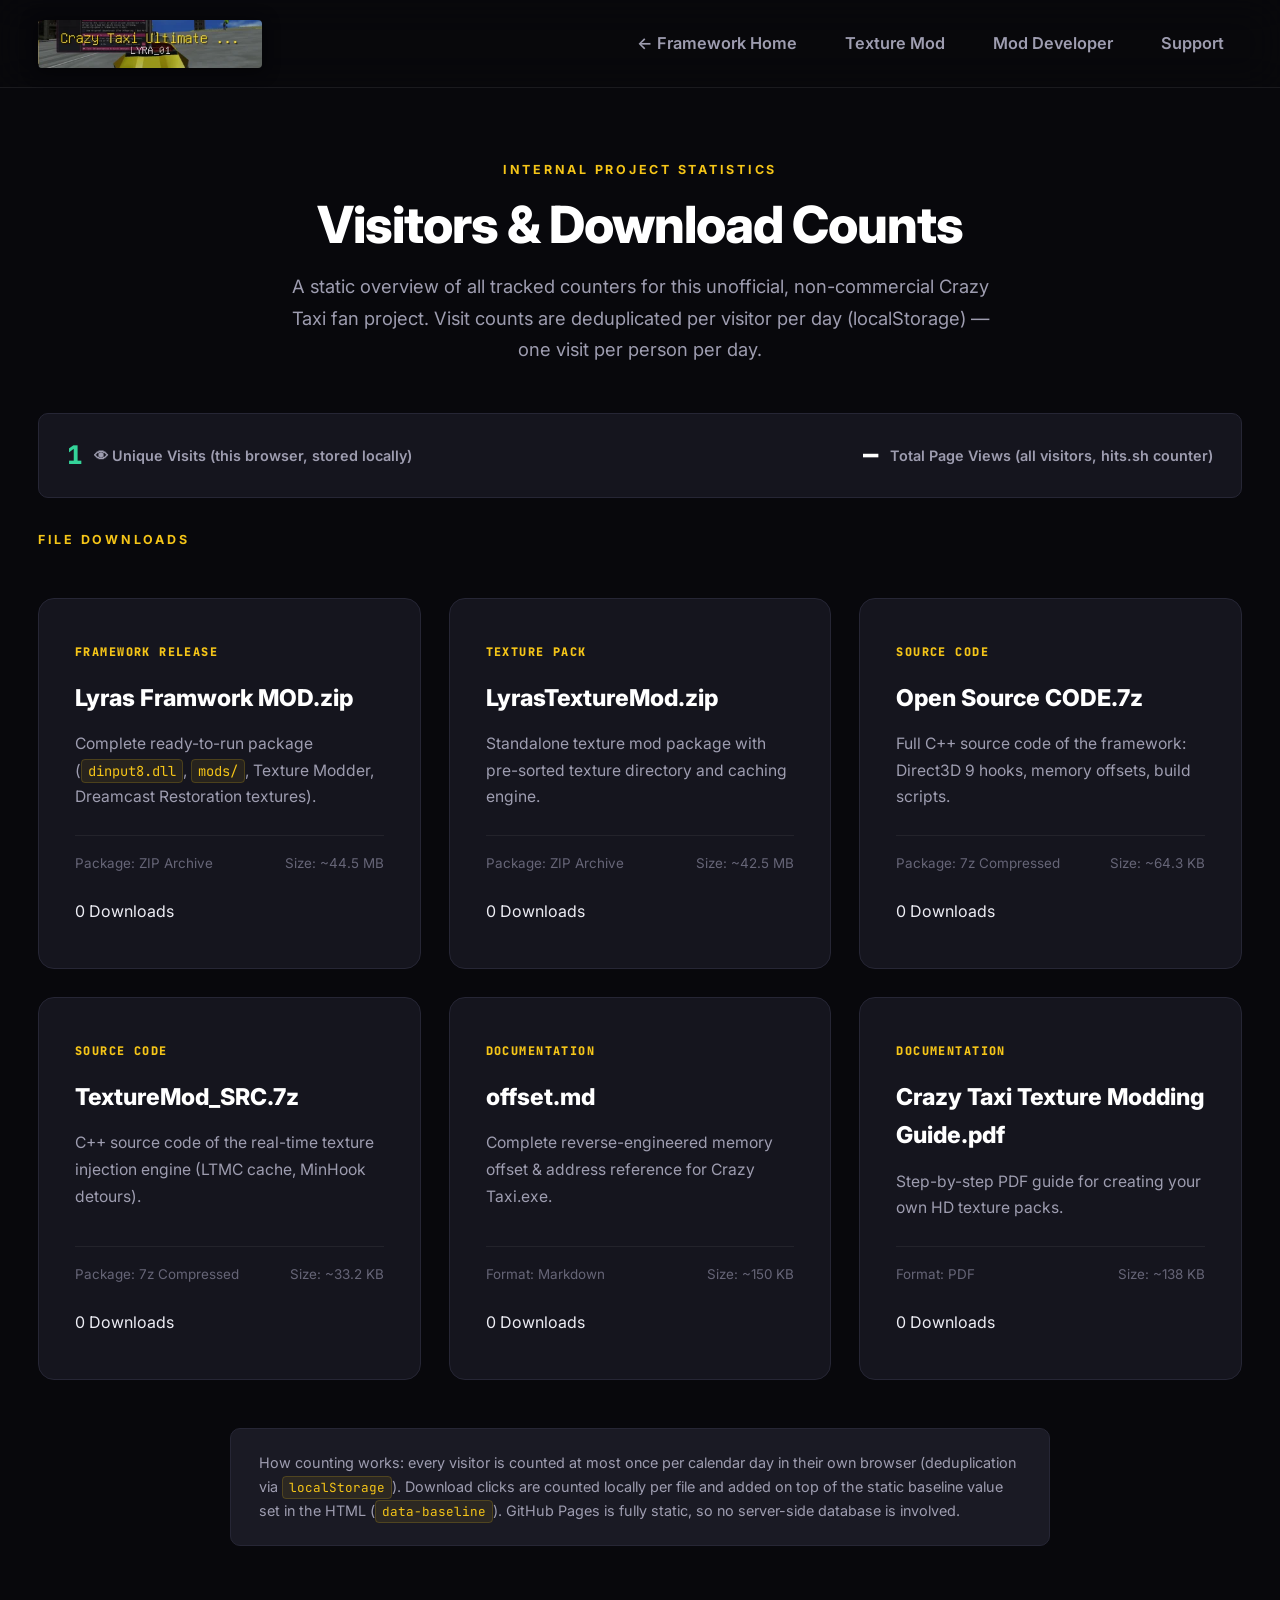
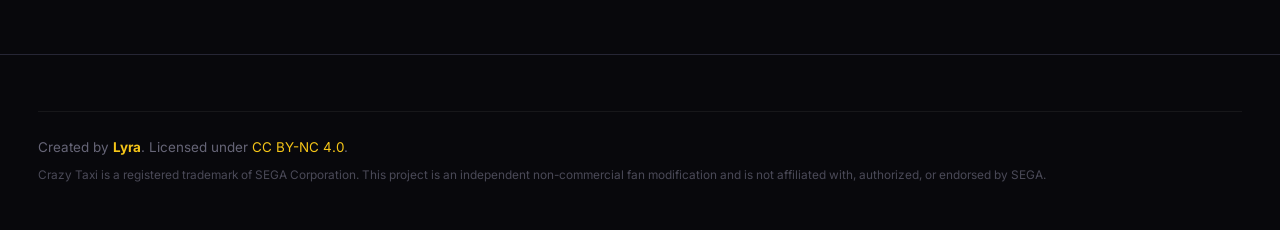
==== counts/index.html @ 0dc80da1 "Fix homepage layout responsiveness and disclaimer positioning - index.html: Added fixed-position fan" ====
<!DOCTYPE html>
<html lang="en">

<head>
  <meta charset="utf-8" />
  <meta name="viewport" content="width=device-width, initial-scale=1" />
  <title>Project Statistics — Lyra's Crazy Taxi Framework MOD</title>
  <meta name="description"
    content="Hidden statistics page: unique visitors and download counts for the Ultimate Crazytaxi Mod 18 Mods fan project." />
  <meta name="robots" content="noindex, follow" />
  <link rel="canonical" href="https://lyrasw0rld.github.io/Lyras-Crazy-Taxi-FrameworkMOD/counts/" />

  <link rel="preconnect" href="https://fonts.googleapis.com" />
  <link rel="preconnect" href="https://fonts.gstatic.com" crossorigin />
  <link
    href="https://fonts.googleapis.com/css2?family=Inter:wght@300;400;500;600;700;800;900&family=JetBrains+Mono:wght@400;500;600;700&display=swap"
    rel="stylesheet" />

  <link rel="stylesheet" href="../style.css" />
  <link rel="icon" type="image/svg+xml"
    href="data:image/svg+xml,%3Csvg xmlns='http://www.w3.org/2000/svg' viewBox='0 0 32 32'%3E%3Crect width='32' height='32' rx='6' fill='%23f5c518'/%3E%3Cpath d='M7 16l6 6 12-12' stroke='%230a0a0f' stroke-width='4' fill='none' stroke-linecap='round' stroke-linejoin='round'%3E%3C/path%3E%3C/svg%3E" />
</head>

<body>

  <nav id="main-nav">
    <div class="nav-inner">
      <a href="../index.html" class="nav-brand" aria-label="Back to the Framework Home">
        <img src="../assets/banner.webp" alt="Crazy Taxi Ultimate Mod Framework" class="nav-brand-img" />
      </a>
      <button class="nav-toggle" id="nav-toggle" aria-label="Toggle navigation menu">
        <span></span><span></span><span></span>
      </button>
      <ul class="nav-links" id="nav-links">
        <li><a href="../index.html">← Framework Home</a></li>
        <li><a href="../Texturemod/index.html">Texture Mod</a></li>
        <li><a href="../Mod-Developer/index.html">Mod Developer</a></li>
        <li><a href="../contact.html">Support</a></li>
      </ul>
    </div>
  </nav>

  <section class="section" style="padding-top: 160px;">
    <div class="container">
      <div class="section-header text-center">
        <p class="section-kicker">Internal Project Statistics</p>
        <h2>Visitors &amp; Download Counts</h2>
        <p class="section-intro center-block">
          A static overview of all tracked counters for this unofficial, non-commercial Crazy Taxi fan project.
          Visit counts are deduplicated per visitor per day (localStorage) — one visit per person per day.
        </p>
      </div>

      <!-- ============ UNIQUE VISITORS (deduplicated per device + day) ============ -->
      <div class="matrix-summary-box" style="margin-bottom: 32px;">
        <div class="summary-item">
          <span class="summary-count count-working" id="stat-unique-visits">—</span>
          <span class="summary-label">👁 Unique Visits (this browser, stored locally)</span>
        </div>
        <div class="summary-item">
          <span class="summary-count" id="stat-total-pagevisits">—</span>
          <span class="summary-label">Total Page Views (all visitors, hits.sh counter)</span>
        </div>
      </div>

      <!-- ============ DOWNLOAD COUNTERS (static baseline — edit these numbers) ============ -->
      <p class="section-kicker" style="margin-bottom: 14px;">File Downloads</p>
      <div class="download-grid">

        <div class="download-card">
          <div class="dl-badge">FRAMEWORK RELEASE</div>
          <h3>Lyras Framwork MOD.zip</h3>
          <p data-dl-file="Lyras Framwork MOD.zip">Complete ready-to-run package (<code>dinput8.dll</code>,
            <code>mods/</code>, Texture Modder, Dreamcast Restoration textures).</p>
          <div class="dl-meta-info">
            <span>Package: ZIP Archive</span>
            <span>Size: ~44.5 MB</span>
          </div>
          <div class="count-display-box">
            <span class="count-num" data-download-count-for="Lyras Framwork MOD.zip" data-baseline="0">0</span>
            <span class="count-unit">Downloads</span>
          </div>
        </div>

        <div class="download-card">
          <div class="dl-badge">TEXTURE PACK</div>
          <h3>LyrasTextureMod.zip</h3>
          <p data-dl-file="LyrasTextureMod.zip">Standalone texture mod package with pre-sorted texture directory and
            caching engine.</p>
          <div class="dl-meta-info">
            <span>Package: ZIP Archive</span>
            <span>Size: ~42.5 MB</span>
          </div>
          <div class="count-display-box">
            <span class="count-num" data-download-count-for="LyrasTextureMod.zip" data-baseline="0">0</span>
            <span class="count-unit">Downloads</span>
          </div>
        </div>

        <div class="download-card">
          <div class="dl-badge">SOURCE CODE</div>
          <h3>Open Source CODE.7z</h3>
          <p data-dl-file="Open Source CODE.7z">Full C++ source code of the framework: Direct3D 9 hooks, memory
            offsets, build scripts.</p>
          <div class="dl-meta-info">
            <span>Package: 7z Compressed</span>
            <span>Size: ~64.3 KB</span>
          </div>
          <div class="count-display-box">
            <span class="count-num" data-download-count-for="Open Source CODE.7z" data-baseline="0">0</span>
            <span class="count-unit">Downloads</span>
          </div>
        </div>

        <div class="download-card">
          <div class="dl-badge">SOURCE CODE</div>
          <h3>TextureMod_SRC.7z</h3>
          <p data-dl-file="TextureMod_SRC.7z">C++ source code of the real-time texture injection engine (LTMC cache,
            MinHook detours).</p>
          <div class="dl-meta-info">
            <span>Package: 7z Compressed</span>
            <span>Size: ~33.2 KB</span>
          </div>
          <div class="count-display-box">
            <span class="count-num" data-download-count-for="TextureMod_SRC.7z" data-baseline="0">0</span>
            <span class="count-unit">Downloads</span>
          </div>
        </div>

        <div class="download-card">
          <div class="dl-badge">DOCUMENTATION</div>
          <h3>offset.md</h3>
          <p data-dl-file="offset.md">Complete reverse-engineered memory offset &amp; address reference for Crazy
            Taxi.exe.</p>
          <div class="dl-meta-info">
            <span>Format: Markdown</span>
            <span>Size: ~150 KB</span>
          </div>
          <div class="count-display-box">
            <span class="count-num" data-download-count-for="offset.md" data-baseline="0">0</span>
            <span class="count-unit">Downloads</span>
          </div>
        </div>

        <div class="download-card">
          <div class="dl-badge">DOCUMENTATION</div>
          <h3>Crazy Taxi Texture Modding Guide.pdf</h3>
          <p data-dl-file="Crazy Taxi Texture Modding Guide.pdf">Step-by-step PDF guide for creating your own HD
            texture packs.</p>
          <div class="dl-meta-info">
            <span>Format: PDF</span>
            <span>Size: ~138 KB</span>
          </div>
          <div class="count-display-box">
            <span class="count-num" data-download-count-for="Crazy Taxi Texture Modding Guide.pdf"
              data-baseline="0">0</span>
            <span class="count-unit">Downloads</span>
          </div>
        </div>

      </div>

      <div class="license-banner" style="margin-top: 40px;">
        How counting works: every visitor is counted at most once per calendar day in their own browser
        (deduplication via <code>localStorage</code>). Download clicks are counted locally per file and added on top
        of the static baseline value set in the HTML (<code>data-baseline</code>). GitHub Pages is fully static, so no
        server-side database is involved.
      </div>
    </div>
  </section>

  <footer id="footer">
    <div class="container">
      <div class="footer-bottom">
        <p>Created by <strong>Lyra</strong>. Licensed under <a href="https://creativecommons.org/licenses/by-nc/4.0/"
            target="_blank" rel="noopener">CC BY-NC 4.0</a>.</p>
        <p class="footer-disclaimer">Crazy Taxi is a registered trademark of SEGA Corporation. This project is an
          independent non-commercial fan modification and is not affiliated with, authorized, or endorsed by SEGA.</p>
      </div>
    </div>
  </footer>

  <script src="../script.js"></script>
</body>

</html>
---- style.css ----
*, *::before, *::after {
  margin: 0;
  padding: 0;
  box-sizing: border-box;
}

:root {
  
  --bg-deep:        #08080c;
  --bg-dark:        #0f0f15;
  --bg-card:        #15151e;
  --bg-card-hover:  #1c1c28;
  --surface:        #1a1a24;
  --border:         #262635;
  --border-light:   #353549;

  --text-primary:   #ededf4;
  --text-secondary: #9e9db0;
  --text-muted:     #666577;

  
  --accent:         #f5c518;
  --accent-dim:     #cda20b;
  --accent-glow:    rgba(245, 197, 24, 0.16);

  
  --status-green:       #34d399;
  --status-green-bg:    rgba(52, 211, 153, 0.10);
  --status-green-border:rgba(52, 211, 153, 0.28);

  --status-amber:       #fbbf24;
  --status-amber-bg:    rgba(251, 191, 36, 0.10);
  --status-amber-border:rgba(251, 191, 36, 0.28);

  --status-red:         #f87171;
  --status-red-bg:      rgba(248, 113, 113, 0.10);
  --status-red-border:  rgba(248, 113, 113, 0.28);

  
  --nav-height:     88px;
  --container-max:  1260px;
  --radius-sm:      6px;
  --radius-md:      10px;
  --radius-lg:      16px;

  
  --ease:           cubic-bezier(0.2, 0.8, 0.2, 1);
}

html {
  scroll-behavior: smooth;
  scroll-padding-top: var(--nav-height);
  -webkit-font-smoothing: antialiased;
  -moz-osx-font-smoothing: grayscale;
}

body {
  font-family: 'Inter', -apple-system, BlinkMacSystemFont, 'Segoe UI', Roboto, sans-serif;
  background-color: var(--bg-deep);
  color: var(--text-primary);
  line-height: 1.65;
  font-size: 16px;
  overflow-x: hidden;
}

img {
  display: block;
  max-width: 100%;
  height: auto;
}

a {
  color: var(--accent);
  text-decoration: none;
  transition: color 0.2s var(--ease);
}
a:hover {
  color: #ffffff;
}

code {
  font-family: 'JetBrains Mono', monospace;
  background: rgba(245, 197, 24, 0.08);
  color: var(--accent);
  padding: 2px 6px;
  border-radius: 4px;
  font-size: 0.88em;
  border: 1px solid rgba(245, 197, 24, 0.18);
  display: inline;
  vertical-align: baseline;
  line-height: inherit;
  word-break: break-word;
}

kbd {
  display: inline-block;
  background: var(--bg-card);
  border: 1px solid var(--border-light);
  border-radius: 4px;
  padding: 3px 8px;
  font-family: 'JetBrains Mono', monospace;
  font-size: 0.82em;
  color: var(--text-primary);
  box-shadow: 0 2px 0 var(--border);
}

pre {
  background: var(--bg-card);
  border: 1px solid var(--border);
  border-radius: var(--radius-md);
  padding: 24px;
  overflow-x: auto;
  font-size: 0.86em;
  line-height: 1.7;
}
pre code {
  background: none;
  padding: 0;
  border: none;
  color: var(--text-primary);
}

.container {
  max-width: var(--container-max);
  margin: 0 auto;
  padding: 0 28px;
}

.text-center { text-align: center; }
.center-block { margin-left: auto; margin-right: auto; }


.section {
  padding: 108px 0;
  position: relative;
}
.section-dark {
  background-color: var(--bg-dark);
  border-top: 1px solid rgba(255, 255, 255, 0.03);
  border-bottom: 1px solid rgba(255, 255, 255, 0.03);
}

.section-kicker {
  font-size: 0.78rem;
  font-weight: 700;
  letter-spacing: 0.22em;
  text-transform: uppercase;
  color: var(--accent);
  margin-bottom: 14px;
}

.section h2 {
  font-size: clamp(2.2rem, 4vw, 3.2rem);
  font-weight: 800;
  letter-spacing: -0.02em;
  line-height: 1.15;
  margin-bottom: 18px;
  color: #ffffff;
}

.section-intro {
  font-size: 1.15rem;
  color: var(--text-secondary);
  max-width: 720px;
  margin-bottom: 48px;
  line-height: 1.7;
}




#main-nav {
  position: fixed;
  top: 0;
  left: 0;
  right: 0;
  height: var(--nav-height);
  z-index: 1000;
  background: rgba(8, 8, 12, 0.88);
  backdrop-filter: blur(20px) saturate(1.8);
  -webkit-backdrop-filter: blur(20px) saturate(1.8);
  border-bottom: 1px solid rgba(255, 255, 255, 0.08);
  transition: all 0.3s var(--ease);
}
#main-nav.scrolled {
  background: rgba(8, 8, 12, 0.98);
  border-bottom-color: rgba(245, 197, 24, 0.22);
  box-shadow: 0 10px 30px rgba(0, 0, 0, 0.5);
}

.nav-inner {
  max-width: var(--container-max);
  margin: 0 auto;
  padding: 0 28px;
  display: flex;
  align-items: center;
  justify-content: space-between;
  height: 100%;
}

.nav-brand {
  display: flex;
  align-items: center;
  gap: 12px;
  transition: transform 0.2s var(--ease);
}
.nav-brand:hover {
  transform: scale(1.02);
}

.nav-brand-img {
  height: 48px;
  width: auto;
  object-fit: contain;
  border-radius: 4px;
  filter: drop-shadow(0 2px 8px rgba(0,0,0,0.6));
}

.nav-links {
  display: flex;
  list-style: none;
  gap: 12px;
  align-items: center;
}

.nav-links a {
  display: block;
  padding: 10px 18px;
  font-size: 1.02rem;
  font-weight: 600;
  color: var(--text-secondary);
  border-radius: var(--radius-sm);
  transition: all 0.2s var(--ease);
}
.nav-links a:hover {
  color: #ffffff;
  background: rgba(255, 255, 255, 0.07);
}

.nav-cta {
  background: var(--accent) !important;
  color: #000000 !important;
  font-weight: 700 !important;
  font-size: 1.02rem !important;
  padding: 12px 24px !important;
  border-radius: var(--radius-sm) !important;
  box-shadow: 0 4px 18px rgba(245, 197, 24, 0.25);
  transition: all 0.2s var(--ease) !important;
}
.nav-cta:hover {
  background: #ffffff !important;
  color: #000000 !important;
  transform: translateY(-2px);
  box-shadow: 0 6px 24px rgba(255, 255, 255, 0.3);
}


.nav-toggle {
  display: none;
  background: none;
  border: none;
  cursor: pointer;
  width: 32px;
  height: 24px;
  position: relative;
}
.nav-toggle span {
  display: block;
  width: 100%;
  height: 3px;
  background: #ffffff;
  border-radius: 2px;
  position: absolute;
  left: 0;
  transition: all 0.3s var(--ease);
}
.nav-toggle span:nth-child(1) { top: 0; }
.nav-toggle span:nth-child(2) { top: 50%; transform: translateY(-50%); }
.nav-toggle span:nth-child(3) { bottom: 0; }
.nav-toggle.active span:nth-child(1) { top: 50%; transform: translateY(-50%) rotate(45deg); }
.nav-toggle.active span:nth-child(2) { opacity: 0; }
.nav-toggle.active span:nth-child(3) { bottom: 50%; transform: translateY(50%) rotate(-45deg); }




#hero {
  position: relative;
  min-height: 100vh;
  display: flex;
  align-items: center;
  justify-content: center;
  overflow: hidden;
}

.hero-bg {
  position: absolute;
  inset: 0;
  z-index: 0;
}
.hero-bg img {
  width: 100%;
  height: 100%;
  object-fit: cover;
  object-position: center 40%;
  filter: brightness(0.32) saturate(0.85);
  transform: scale(1.05);
  animation: heroZoom 35s ease-in-out infinite alternate;
}
@keyframes heroZoom {
  from { transform: scale(1.05); }
  to   { transform: scale(1.13); }
}

.hero-overlay {
  position: absolute;
  inset: 0;
  background: linear-gradient(
    180deg,
    rgba(8, 8, 12, 0.5) 0%,
    rgba(8, 8, 12, 0.25) 45%,
    rgba(8, 8, 12, 0.8) 85%,
    rgba(8, 8, 12, 1) 100%
  );
}

.hero-content {
  position: relative;
  z-index: 1;
  text-align: center;
  max-width: 900px;
  padding: calc(var(--nav-height) + 40px) 24px 80px;
}

.hero-kicker {
  font-size: 0.82rem;
  font-weight: 800;
  letter-spacing: 0.28em;
  text-transform: uppercase;
  color: var(--accent);
  margin-bottom: 24px;
}

.fan-project-note {
  position: fixed;
  top: calc(var(--nav-height) + 14px);
  right: 16px;
  left: auto;
  width: min(320px, calc(100vw - 32px));
  max-width: none;
  margin: 0;
  padding: 10px 12px;
  font-size: 0.72rem;
  line-height: 1.5;
  color: rgba(255, 255, 255, 0.78);
  background: rgba(10, 10, 15, 0.72);
  border: 1px solid rgba(255, 255, 255, 0.15);
  border-right: 3px solid var(--accent);
  border-radius: 3px;
  text-align: left;
  z-index: 999;
  pointer-events: none;
}
@media (max-width: 720px) {
  .fan-project-note {
    font-size: 0.66rem;
    right: 10px;
    top: calc(var(--nav-height) + 8px);
    width: min(240px, calc(100vw - 20px));
  }
}

#hero h1 {
  font-size: clamp(3rem, 7.5vw, 5.4rem);
  font-weight: 900;
  letter-spacing: -0.03em;
  line-height: 1.05;
  margin-bottom: 26px;
  color: #ffffff;
}

.hero-highlight {
  color: var(--accent);
  display: block;
}

.hero-sub {
  font-size: 1.22rem;
  color: var(--text-secondary);
  max-width: 720px;
  margin: 0 auto 40px;
  line-height: 1.7;
}

.hero-actions {
  display: flex;
  gap: 20px;
  justify-content: center;
  flex-wrap: wrap;
  margin-bottom: 56px;
}


.btn {
  display: inline-flex;
  align-items: center;
  justify-content: center;
  gap: 10px;
  padding: 16px 36px;
  font-size: 1.05rem;
  font-weight: 700;
  border-radius: var(--radius-sm);
  border: none;
  cursor: pointer;
  transition: all 0.25s var(--ease);
  text-decoration: none;
}

.btn-primary {
  background: var(--accent);
  color: #000000;
  box-shadow: 0 4px 20px rgba(245, 197, 24, 0.3);
}
.btn-primary:hover {
  background: #ffffff;
  color: #000000;
  transform: translateY(-2px);
  box-shadow: 0 8px 32px rgba(255, 255, 255, 0.35);
}

.btn-ghost {
  background: rgba(255, 255, 255, 0.04);
  color: #ffffff;
  border: 1px solid var(--border-light);
}
.btn-ghost:hover {
  background: rgba(255, 255, 255, 0.1);
  border-color: var(--accent);
  color: var(--accent);
  transform: translateY(-2px);
}

.btn-block {
  width: 100%;
}


.hero-stats {
  display: flex;
  justify-content: center;
  gap: 48px;
  flex-wrap: wrap;
  border-top: 1px solid rgba(255, 255, 255, 0.08);
  padding-top: 36px;
}
.stat {
  text-align: center;
}
.stat-num {
  display: block;
  font-size: 2.3rem;
  font-weight: 900;
  color: #ffffff;
  letter-spacing: -0.02em;
}
.stat-label {
  font-size: 0.8rem;
  font-weight: 600;
  color: var(--text-muted);
  text-transform: uppercase;
  letter-spacing: 0.12em;
}

.scroll-indicator {
  position: absolute;
  bottom: 28px;
  left: 50%;
  transform: translateX(-50%);
  z-index: 2;
  display: flex;
  flex-direction: column;
  align-items: center;
  gap: 8px;
  opacity: 0.6;
}
.scroll-indicator span {
  font-size: 0.72rem;
  text-transform: uppercase;
  letter-spacing: 0.22em;
  color: var(--text-muted);
}
.scroll-line {
  width: 2px;
  height: 36px;
  background: linear-gradient(to bottom, var(--accent), transparent);
}




.about-grid {
  display: grid;
  grid-template-columns: 1.15fr 0.85fr;
  gap: 64px;
  align-items: center;
}

.about-text h2 {
  margin-bottom: 22px;
}

.about-text p {
  color: var(--text-secondary);
  margin-bottom: 18px;
  font-size: 1.05rem;
  line-height: 1.8;
}

.about-spec-box {
  background: var(--bg-card);
  border: 1px solid var(--border);
  border-radius: var(--radius-md);
  padding: 24px;
  margin-top: 28px;
  display: flex;
  flex-direction: column;
  gap: 14px;
}

.spec-row {
  display: flex;
  flex-direction: column;
  gap: 4px;
  border-bottom: 1px solid rgba(255, 255, 255, 0.05);
  padding-bottom: 10px;
}
.spec-row:last-child {
  border-bottom: none;
  padding-bottom: 0;
}

.spec-label {
  font-size: 0.76rem;
  font-weight: 700;
  text-transform: uppercase;
  letter-spacing: 0.12em;
  color: var(--accent);
}

.spec-val {
  font-size: 0.95rem;
  font-weight: 500;
  color: var(--text-primary);
}

.about-image {
  position: relative;
  border-radius: var(--radius-lg);
  overflow: hidden;
  border: 1px solid var(--border);
  background: var(--bg-card);
  box-shadow: 0 16px 48px rgba(0, 0, 0, 0.5);
}
.about-image img {
  width: 100%;
  transition: transform 0.5s var(--ease);
}
.about-image:hover img {
  transform: scale(1.02);
}
.about-image-caption {
  padding: 16px 20px;
  background: var(--surface);
  border-top: 1px solid var(--border);
  font-size: 0.84rem;
  color: var(--text-secondary);
}




.table-filter-bar {
  display: flex;
  align-items: center;
  gap: 10px;
  margin-bottom: 24px;
  flex-wrap: wrap;
}

.filter-label {
  font-size: 0.86rem;
  font-weight: 700;
  color: var(--text-muted);
  text-transform: uppercase;
  letter-spacing: 0.1em;
  margin-right: 6px;
}

.filter-btn {
  background: var(--bg-card);
  border: 1px solid var(--border);
  color: var(--text-secondary);
  font-family: inherit;
  font-size: 0.88rem;
  font-weight: 600;
  padding: 8px 18px;
  border-radius: 20px;
  cursor: pointer;
  transition: all 0.2s var(--ease);
}
.filter-btn:hover {
  border-color: var(--accent);
  color: #ffffff;
}
.filter-btn.active {
  background: var(--accent);
  border-color: var(--accent);
  color: #000000;
  font-weight: 700;
}

.matrix-table-wrapper {
  background: var(--bg-card);
  border: 1px solid var(--border);
  border-radius: var(--radius-md);
  overflow: hidden;
  box-shadow: 0 16px 48px rgba(0, 0, 0, 0.4);
}

.matrix-table {
  width: 100%;
  border-collapse: collapse;
  text-align: left;
  font-size: 0.94rem;
}

.matrix-table th {
  background: var(--surface);
  color: var(--text-muted);
  font-size: 0.76rem;
  font-weight: 700;
  text-transform: uppercase;
  letter-spacing: 0.12em;
  padding: 18px 20px;
  border-bottom: 1px solid var(--border);
}

.matrix-table td {
  padding: 18px 20px;
  border-bottom: 1px solid rgba(255, 255, 255, 0.04);
  vertical-align: middle;
}

.feature-row {
  transition: background-color 0.2s var(--ease);
}
.feature-row:hover {
  background-color: var(--bg-card-hover);
}
.feature-row.row-active {
  background-color: rgba(245, 197, 24, 0.06);
  border-left: 3px solid var(--accent);
}

.col-num {
  font-family: 'JetBrains Mono', monospace;
  font-weight: 700;
  color: var(--text-muted);
  width: 50px;
}

.col-cat {
  width: 160px;
}
.cat-badge {
  display: inline-block;
  background: rgba(255, 255, 255, 0.05);
  border: 1px solid var(--border-light);
  border-radius: 4px;
  padding: 4px 10px;
  font-size: 0.78rem;
  font-weight: 600;
  color: var(--text-secondary);
}

.col-feature {
  width: 260px;
  color: #ffffff;
  font-size: 0.98rem;
}

.col-desc {
  color: var(--text-secondary);
  line-height: 1.6;
}

.col-status {
  width: 190px;
}

.col-video {
  width: 150px;
  text-align: right;
}


.badge-status {
  display: inline-flex;
  align-items: center;
  gap: 6px;
  font-size: 0.82rem;
  font-weight: 700;
  padding: 6px 12px;
  border-radius: 20px;
  white-space: nowrap;
}
.status-working {
  background: var(--status-green-bg);
  color: var(--status-green);
  border: 1px solid var(--status-green-border);
}
.status-partial {
  background: var(--status-amber-bg);
  color: var(--status-amber);
  border: 1px solid var(--status-amber-border);
}
.status-wip {
  background: var(--status-red-bg);
  color: var(--status-red);
  border: 1px solid var(--status-red-border);
}


.demo-trigger-btn {
  display: inline-flex;
  align-items: center;
  gap: 8px;
  background: rgba(245, 197, 24, 0.12);
  border: 1px solid rgba(245, 197, 24, 0.35);
  color: var(--accent);
  font-family: inherit;
  font-size: 0.84rem;
  font-weight: 700;
  padding: 8px 14px;
  border-radius: var(--radius-sm);
  cursor: pointer;
  transition: all 0.2s var(--ease);
  white-space: nowrap;
}
.demo-trigger-btn .play-icon {
  font-size: 0.78rem;
}
.demo-trigger-btn:hover {
  background: var(--accent);
  color: #000000;
  transform: translateY(-1px);
  box-shadow: 0 4px 14px rgba(245, 197, 24, 0.25);
}
.demo-trigger-btn.active {
  background: #ffffff;
  color: #000000;
  border-color: #ffffff;
}

.no-demo-badge {
  display: inline-block;
  font-size: 0.78rem;
  font-weight: 600;
  color: var(--text-muted);
  background: rgba(255, 255, 255, 0.03);
  padding: 6px 10px;
  border-radius: 4px;
  white-space: nowrap;
}


.video-drawer-row {
  display: none;
  background-color: #09090e;
  border-bottom: 2px solid var(--accent-dim);
}
.video-drawer-row.open {
  display: table-row;
}

.video-drawer-content {
  padding: 28px 24px;
  max-width: 1040px;
  margin: 0 auto;
}

.drawer-header {
  display: flex;
  align-items: center;
  justify-content: space-between;
  margin-bottom: 18px;
  flex-wrap: wrap;
  gap: 14px;
}
.drawer-title-group {
  display: flex;
  align-items: center;
  gap: 12px;
  flex-wrap: wrap;
}
.drawer-header h4 {
  font-size: 1.15rem;
  font-weight: 700;
  color: #ffffff;
  letter-spacing: -0.01em;
}

.hd-badge {
  font-family: 'JetBrains Mono', monospace;
  font-size: 0.72rem;
  font-weight: 800;
  letter-spacing: 0.08em;
  background: rgba(245, 197, 24, 0.14);
  color: var(--accent);
  border: 1px solid rgba(245, 197, 24, 0.38);
  padding: 3px 8px;
  border-radius: 4px;
}

.drawer-action-group {
  display: flex;
  align-items: center;
  gap: 10px;
}

.drive-source-link {
  background: rgba(255, 255, 255, 0.06);
  border: 1px solid var(--border-light);
  color: var(--text-secondary);
  font-size: 0.82rem;
  font-weight: 600;
  padding: 6px 14px;
  border-radius: var(--radius-sm);
  transition: all 0.2s var(--ease);
  text-decoration: none;
}
.drive-source-link:hover {
  background: rgba(255, 255, 255, 0.12);
  border-color: var(--accent);
  color: #ffffff;
}

.drawer-close-btn {
  background: rgba(255, 255, 255, 0.08);
  border: 1px solid var(--border-light);
  color: var(--text-secondary);
  font-family: inherit;
  font-size: 0.82rem;
  font-weight: 600;
  padding: 6px 14px;
  border-radius: var(--radius-sm);
  cursor: pointer;
  transition: all 0.2s var(--ease);
}
.drawer-close-btn:hover {
  background: var(--status-red-bg);
  border-color: var(--status-red-border);
  color: var(--status-red);
}

.drawer-player-footer {
  display: flex;
  align-items: center;
  justify-content: space-between;
  gap: 12px;
  margin-top: 12px;
  font-size: 0.82rem;
  color: var(--text-muted);
  flex-wrap: wrap;
}
.hd-status-text {
  color: var(--status-green);
  font-weight: 600;
}
.hd-fallback-text {
  color: var(--text-muted);
}

.drawer-player-frame {
  position: relative;
  width: 100%;
  aspect-ratio: 16 / 9;
  background: #000000;
  border-radius: var(--radius-md);
  overflow: hidden;
  border: 1px solid var(--border);
  box-shadow: 0 16px 48px rgba(0, 0, 0, 0.7);
}
.drawer-player-frame iframe {
  position: absolute;
  top: 0;
  left: 0;
  width: 100%;
  height: 100%;
  border: none;
}


.matrix-summary-box {
  display: flex;
  align-items: center;
  justify-content: space-between;
  background: var(--bg-card);
  border: 1px solid var(--border);
  border-radius: var(--radius-md);
  padding: 20px 28px;
  margin-top: 24px;
  flex-wrap: wrap;
  gap: 16px;
}
.summary-item {
  display: flex;
  align-items: center;
  gap: 12px;
}
.summary-count {
  font-size: 1.6rem;
  font-weight: 900;
  color: #ffffff;
  font-family: 'JetBrains Mono', monospace;
}
.count-working { color: var(--status-green); }
.count-partial { color: var(--status-amber); }
.count-wip     { color: var(--status-red); }

.summary-label {
  font-size: 0.9rem;
  font-weight: 600;
  color: var(--text-secondary);
}




.install-video-card {
  background: var(--bg-card);
  border: 1px solid var(--border);
  border-radius: var(--radius-lg);
  padding: 32px;
  margin-bottom: 48px;
  box-shadow: 0 16px 48px rgba(0, 0, 0, 0.4);
}

.install-video-header {
  display: flex;
  align-items: center;
  justify-content: space-between;
  flex-wrap: wrap;
  gap: 20px;
  margin-bottom: 24px;
}
.install-video-header h3 {
  font-size: 1.35rem;
  font-weight: 800;
  color: #ffffff;
  margin-top: 8px;
}

.install-video-container {
  width: 100%;
  aspect-ratio: 16 / 9;
  max-width: 960px;
  margin: 0 auto;
  border-radius: var(--radius-md);
  overflow: hidden;
  border: 1px solid var(--border);
  background: #000000;
}
.install-video-container iframe {
  width: 100%;
  height: 100%;
  border: none;
}

.install-steps-grid {
  display: grid;
  grid-template-columns: repeat(auto-fill, minmax(270px, 1fr));
  gap: 24px;
  margin-bottom: 32px;
}

.install-step-card {
  background: var(--bg-card);
  border: 1px solid var(--border);
  border-radius: var(--radius-md);
  padding: 32px 26px;
  transition: all 0.25s var(--ease);
}
.install-step-card:hover {
  border-color: var(--accent-dim);
  transform: translateY(-3px);
  box-shadow: 0 12px 36px rgba(0, 0, 0, 0.35);
}

.step-badge {
  display: inline-block;
  font-family: 'JetBrains Mono', monospace;
  font-size: 0.78rem;
  font-weight: 800;
  letter-spacing: 0.1em;
  color: var(--accent);
  background: rgba(245, 197, 24, 0.1);
  padding: 4px 10px;
  border-radius: 4px;
  margin-bottom: 16px;
}

.install-step-card h3 {
  font-size: 1.15rem;
  font-weight: 700;
  color: #ffffff;
  margin-bottom: 12px;
}

.install-step-card p {
  font-size: 0.94rem;
  color: var(--text-secondary);
  line-height: 1.65;
}

.path-display {
  display: block;
  margin-top: 12px;
  font-size: 0.8rem;
  word-break: break-all;
}

.uninstallation-notice {
  background: var(--bg-card);
  border: 1px solid var(--border);
  border-left: 4px solid var(--accent);
  border-radius: var(--radius-sm);
  padding: 22px 26px;
  font-size: 0.95rem;
  color: var(--text-secondary);
  line-height: 1.7;
}
.uninstallation-notice strong {
  color: #ffffff;
}




.controls-grid {
  display: grid;
  grid-template-columns: repeat(auto-fill, minmax(320px, 1fr));
  gap: 24px;
}

.controls-card {
  background: var(--bg-card);
  border: 1px solid var(--border);
  border-radius: var(--radius-md);
  padding: 30px 26px;
}

.controls-card h3 {
  font-size: 1rem;
  font-weight: 700;
  text-transform: uppercase;
  letter-spacing: 0.08em;
  color: var(--accent);
  margin-bottom: 22px;
  border-bottom: 1px solid rgba(255, 255, 255, 0.06);
  padding-bottom: 12px;
}

.binding-row {
  display: flex;
  align-items: center;
  justify-content: space-between;
  gap: 16px;
  padding: 10px 0;
  border-bottom: 1px solid rgba(255, 255, 255, 0.04);
}
.binding-row:last-child {
  border-bottom: none;
}

.binding-keys {
  flex-shrink: 0;
}

.binding-desc {
  font-size: 0.88rem;
  color: var(--text-secondary);
  text-align: right;
}




.tech-tab-nav {
  display: flex;
  gap: 4px;
  border-bottom: 1px solid var(--border);
  margin-bottom: 24px;
  flex-wrap: wrap;
}

.tab-btn {
  background: none;
  border: none;
  color: var(--text-muted);
  font-family: inherit;
  font-size: 0.92rem;
  font-weight: 600;
  padding: 14px 22px;
  cursor: pointer;
  border-bottom: 2px solid transparent;
  transition: all 0.2s var(--ease);
  margin-bottom: -1px;
}
.tab-btn:hover {
  color: #ffffff;
}
.tab-btn.active {
  color: var(--accent);
  border-bottom-color: var(--accent);
  font-weight: 700;
}

.tab-pane {
  display: none;
  overflow-x: auto;
  -webkit-overflow-scrolling: touch;
}
.tab-pane.active {
  display: block;
  animation: fadeIn 0.3s var(--ease);
}
@keyframes fadeIn {
  from { opacity: 0; transform: translateY(6px); }
  to   { opacity: 1; transform: translateY(0); }
}

.data-table {
  width: 100%;
  border-collapse: collapse;
  background: var(--bg-card);
  border: 1px solid var(--border);
  border-radius: var(--radius-md);
  font-size: 0.92rem;
  min-width: 880px;
}

.data-table th {
  background: var(--surface);
  color: var(--text-muted);
  font-size: 0.74rem;
  font-weight: 700;
  text-transform: uppercase;
  letter-spacing: 0.1em;
  padding: 14px 18px;
  border-bottom: 1px solid var(--border);
  text-align: left;
}

.data-table td {
  padding: 14px 18px;
  border-bottom: 1px solid rgba(255, 255, 255, 0.04);
  color: var(--text-secondary);
  vertical-align: middle;
}
.data-table tr:hover td {
  background: rgba(245, 197, 24, 0.03);
}


.data-table td:first-child,
.data-table th:first-child {
  width: 24%;
  min-width: 200px;
  white-space: nowrap;
}


.data-table td:nth-child(2),
.data-table th:nth-child(2) {
  width: 26%;
  min-width: 260px;
  white-space: nowrap !important;
  font-family: 'JetBrains Mono', monospace;
  font-weight: 600;
  color: var(--accent);
}

.data-table td:nth-child(2) code {
  white-space: nowrap !important;
  font-family: 'JetBrains Mono', monospace;
  font-size: 0.92rem;
  color: var(--accent);
  background: rgba(245, 197, 24, 0.08);
  border: 1px solid rgba(245, 197, 24, 0.2);
  padding: 4px 8px;
  border-radius: 4px;
}


.data-table td:nth-child(3),
.data-table th:nth-child(3) {
  min-width: 380px;
  line-height: 1.6;
}


.data-table td:nth-child(4),
.data-table th:nth-child(4) {
  min-width: 320px;
  line-height: 1.6;
}

.code-export-box {
  margin-top: 48px;
}
.code-export-box h3 {
  font-size: 1.15rem;
  font-weight: 700;
  color: #ffffff;
  margin-bottom: 18px;
}




.download-grid {
  display: grid;
  grid-template-columns: repeat(auto-fit, minmax(340px, 1fr));
  gap: 28px;
  margin: 48px 0;
  text-align: left;
}

.download-card {
  background: var(--bg-card);
  border: 1px solid var(--border);
  border-radius: var(--radius-lg);
  padding: 44px 36px;
  display: flex;
  flex-direction: column;
  transition: all 0.3s var(--ease);
}
.download-card:hover {
  border-color: var(--accent-dim);
  transform: translateY(-4px);
  box-shadow: 0 16px 48px rgba(0, 0, 0, 0.45);
}

.dl-badge {
  font-family: 'JetBrains Mono', monospace;
  font-size: 0.74rem;
  font-weight: 800;
  letter-spacing: 0.12em;
  color: var(--accent);
  margin-bottom: 16px;
}

.download-card h3 {
  font-size: 1.45rem;
  font-weight: 800;
  color: #ffffff;
  margin-bottom: 14px;
}

.download-card p {
  font-size: 0.98rem;
  color: var(--text-secondary);
  line-height: 1.7;
  margin-bottom: 24px;
  flex-grow: 1;
}

.dl-meta-info {
  display: flex;
  justify-content: space-between;
  font-size: 0.84rem;
  color: var(--text-muted);
  border-top: 1px solid rgba(255, 255, 255, 0.06);
  padding-top: 16px;
  margin-bottom: 24px;
}

.license-banner {
  background: var(--surface);
  border: 1px solid var(--border);
  border-radius: var(--radius-md);
  padding: 22px 28px;
  font-size: 0.9rem;
  color: var(--text-secondary);
  max-width: 820px;
  margin: 0 auto;
}




.gallery-grid {
  display: grid;
  grid-template-columns: repeat(auto-fit, minmax(360px, 1fr));
  gap: 24px;
}

.gallery-item {
  border-radius: var(--radius-md);
  overflow: hidden;
  border: 1px solid var(--border);
  background: var(--bg-card);
  transition: all 0.3s var(--ease);
}
.gallery-item:hover {
  border-color: var(--accent);
  transform: translateY(-3px);
  box-shadow: 0 16px 44px rgba(0, 0, 0, 0.5);
}
.gallery-item img {
  width: 100%;
  transition: transform 0.6s var(--ease);
}
.gallery-item:hover img {
  transform: scale(1.03);
}

.gallery-item figcaption {
  padding: 16px 20px;
  font-size: 0.88rem;
  color: var(--text-secondary);
  border-top: 1px solid var(--border);
}




#footer {
  background: var(--bg-deep);
  border-top: 1px solid var(--border);
  padding: 56px 0 36px;
}

.footer-top {
  display: flex;
  align-items: flex-start;
  justify-content: space-between;
  gap: 40px;
  margin-bottom: 36px;
}

.footer-brand {
  max-width: 480px;
}
.footer-logo {
  height: 42px;
  width: auto;
  margin-bottom: 14px;
  border-radius: 4px;
}
.footer-brand p {
  font-size: 0.88rem;
  color: var(--text-muted);
}

.footer-links {
  display: flex;
  gap: 24px;
  flex-wrap: wrap;
}
.footer-links a {
  font-size: 0.92rem;
  color: var(--text-secondary);
  font-weight: 500;
}
.footer-links a:hover {
  color: var(--accent);
}

.footer-bottom {
  border-top: 1px solid rgba(255, 255, 255, 0.06);
  padding-top: 24px;
}
.footer-bottom p {
  font-size: 0.84rem;
  color: var(--text-muted);
  margin-bottom: 8px;
}
.footer-bottom strong {
  color: var(--accent);
}
.footer-disclaimer {
  font-size: 0.74rem !important;
  color: var(--text-muted) !important;
  opacity: 0.7;
}

.footer-counter {
  display: flex;
  justify-content: center;
  padding: 20px 0 16px;
  border-top: 1px solid rgba(255, 255, 255, 0.06);
  margin-top: 16px;
}
.visit-badge {
  display: inline-flex;
  align-items: stretch;
  font-family: inherit;
  font-size: 12px;
  line-height: 1;
  letter-spacing: 0.04em;
  border: 1px solid rgba(245, 197, 24, 0.35);
  border-radius: 3px; /* small square-ish design */
  overflow: hidden;
  opacity: 0.9;
  transition: opacity 0.2s ease;
}
.visit-badge:hover {
  opacity: 1;
}
.visit-badge-label {
  background: #0a0a0f;
  color: #cfcfd6;
  padding: 6px 10px;
  text-transform: uppercase;
  font-weight: 600;
}
.visit-badge-num {
  background: #f5c518;
  color: #0a0a0f;
  padding: 6px 10px;
  font-weight: 800;
  font-variant-numeric: tabular-nums;
}





@media (max-width: 1024px) {
  .about-grid {
    grid-template-columns: 1fr;
    gap: 40px;
  }
  .about-image {
    order: -1;
  }
  .matrix-table {
    font-size: 0.88rem;
  }
  .matrix-table th, .matrix-table td {
    padding: 14px 14px;
  }
}

@media (max-width: 840px) {
  :root {
    --nav-height: 76px;
  }

  .nav-toggle {
    display: block;
  }

  .nav-links {
    position: fixed;
    top: var(--nav-height);
    left: 0;
    right: 0;
    background: rgba(8, 8, 12, 0.98);
    backdrop-filter: blur(24px);
    flex-direction: column;
    padding: 24px;
    gap: 8px;
    transform: translateY(-120%);
    transition: transform 0.35s var(--ease);
    border-bottom: 1px solid var(--border);
  }
  .nav-links.open {
    transform: translateY(0);
  }
  .nav-links a {
    padding: 14px 20px;
    font-size: 1.08rem;
    width: 100%;
  }

  .matrix-table-wrapper {
    overflow-x: auto;
  }
  .matrix-table {
    min-width: 800px;
  }

  .footer-top {
    flex-direction: column;
  }
}




.hero-compat-bar {
  display: flex;
  flex-wrap: wrap;
  gap: 10px;
  justify-content: center;
  align-items: center;
  margin: 24px auto 36px auto;
  max-width: 860px;
  width: 100%;
  text-align: center;
}

.compat-pill {
  display: inline-flex;
  align-items: center;
  gap: 6px;
  background: rgba(245, 197, 24, 0.08);
  border: 1px solid rgba(245, 197, 24, 0.28);
  color: var(--accent);
  padding: 6px 16px;
  border-radius: 999px;
  font-size: 0.84rem;
  font-weight: 600;
  letter-spacing: 0.02em;
}

.compat-pill.pill-verified {
  background: var(--status-green-bg);
  border-color: var(--status-green-border);
  color: var(--status-green);
}




.about-header {
  max-width: 880px;
  margin: 0 auto 36px auto;
  text-align: center;
}

.about-header h2 {
  margin-bottom: 18px;
}

.about-intro-lead {
  font-size: 1.15rem;
  color: var(--text-primary);
  line-height: 1.8;
  margin-bottom: 16px;
}

.about-intro-sub {
  font-size: 1.02rem;
  color: var(--text-secondary);
  line-height: 1.7;
}

.about-showcase-wrapper {
  margin: 44px auto;
  max-width: 1080px;
  width: 100%;
}

.about-showcase-frame {
  position: relative;
  border-radius: var(--radius-lg);
  overflow: hidden;
  border: 1px solid var(--border);
  background: var(--bg-card);
  box-shadow: 0 20px 60px rgba(0, 0, 0, 0.65);
  transition: transform 0.35s var(--ease), border-color 0.35s var(--ease);
}

.about-showcase-frame:hover {
  border-color: var(--accent);
}

.about-showcase-frame img {
  width: 100%;
  height: auto;
  display: block;
}

.about-details-grid {
  display: grid;
  grid-template-columns: 1fr 1fr;
  gap: 32px;
  margin-top: 40px;
}

.compat-summary-box {
  background: var(--bg-card);
  border: 1px solid var(--border);
  border-radius: var(--radius-md);
  padding: 28px;
  display: flex;
  flex-direction: column;
}

.compat-box-title {
  font-size: 1.15rem;
  font-weight: 700;
  color: #ffffff;
  margin-bottom: 12px;
}

.compat-box-desc {
  font-size: 0.92rem;
  color: var(--text-secondary);
  line-height: 1.6;
  margin-bottom: 22px;
}

.compat-box-list {
  display: flex;
  flex-direction: column;
  gap: 14px;
}

.compat-box-item {
  display: flex;
  align-items: flex-start;
  gap: 12px;
  font-size: 0.92rem;
  color: var(--text-secondary);
  line-height: 1.5;
}

.compat-check {
  color: var(--accent);
  font-weight: 800;
  font-size: 1.1rem;
  line-height: 1.2;
  flex-shrink: 0;
}

.compat-box-item strong {
  color: #ffffff;
}

@media (max-width: 880px) {
  .about-details-grid {
    grid-template-columns: 1fr;
  }
}

.hero-cta-banner-wrapper {
  margin: 0 auto 36px auto;
  display: flex;
  justify-content: center;
}

.hero-prominent-cta {
  display: inline-flex;
  align-items: center;
  gap: 14px;
  background: linear-gradient(135deg, rgba(255, 32, 128, 0.22) 0%, rgba(245, 197, 24, 0.22) 100%);
  border: 2px solid var(--accent);
  color: #ffffff;
  padding: 16px 32px;
  border-radius: 999px;
  font-size: 1.05rem;
  font-weight: 800;
  letter-spacing: 0.01em;
  text-decoration: none;
  box-shadow: 0 0 35px rgba(245, 197, 24, 0.35), 0 0 20px rgba(255, 32, 128, 0.25);
  transition: all 0.3s cubic-bezier(0.2, 0.8, 0.2, 1);
  position: relative;
  overflow: hidden;
}

.hero-prominent-cta::before {
  content: '';
  position: absolute;
  top: -50%;
  left: -50%;
  width: 200%;
  height: 200%;
  background: radial-gradient(circle, rgba(255, 255, 255, 0.25) 0%, transparent 60%);
  opacity: 0;
  transition: opacity 0.3s ease;
  pointer-events: none;
}

.hero-prominent-cta:hover {
  background: linear-gradient(135deg, #ff2080 0%, #f5c518 100%);
  color: #000000;
  border-color: #ffffff;
  transform: translateY(-3px) scale(1.02);
  box-shadow: 0 10px 40px rgba(245, 197, 24, 0.6), 0 0 30px rgba(255, 32, 128, 0.5);
}

.hero-prominent-cta:hover::before {
  opacity: 1;
}

.hero-prominent-cta .cta-badge {
  background: #ff2080;
  color: #ffffff;
  font-size: 0.72rem;
  font-weight: 900;
  padding: 4px 10px;
  border-radius: 999px;
  letter-spacing: 0.08em;
  text-transform: uppercase;
  box-shadow: 0 2px 8px rgba(0,0,0,0.4);
}

.hero-prominent-cta:hover .cta-badge {
  background: #000000;
  color: #f5c518;
}

.hero-prominent-cta .cta-arrow {
  font-size: 1.25rem;
  line-height: 1;
  transition: transform 0.25s ease;
}

.hero-prominent-cta:hover .cta-arrow {
  transform: translateX(4px);
}

.subpage-hero {
  padding: calc(var(--nav-height) + 50px) 0 60px;
  background: linear-gradient(180deg, rgba(15, 15, 21, 0.95) 0%, rgba(8, 8, 12, 1) 100%);
  border-bottom: 1px solid var(--border);
  position: relative;
}

.subpage-badge {
  display: inline-flex;
  align-items: center;
  gap: 8px;
  background: rgba(255, 32, 128, 0.12);
  border: 1px solid rgba(255, 32, 128, 0.35);
  color: #ff529a;
  padding: 6px 14px;
  border-radius: 999px;
  font-size: 0.82rem;
  font-weight: 700;
  text-transform: uppercase;
  letter-spacing: 0.08em;
  margin-bottom: 18px;
}

.subpage-badge.badge-dev {
  background: rgba(245, 197, 24, 0.12);
  border-color: rgba(245, 197, 24, 0.35);
  color: var(--accent);
}

.breadcrumb-bar {
  display: flex;
  align-items: center;
  gap: 8px;
  font-size: 0.88rem;
  color: var(--text-muted);
  margin-bottom: 20px;
}

.breadcrumb-bar a {
  color: var(--text-secondary);
  transition: color 0.2s ease;
}

.breadcrumb-bar a:hover {
  color: var(--accent);
}

.breadcrumb-bar span.current {
  color: var(--accent);
  font-weight: 600;
}

.dev-hero-actions {
  display: grid;
  grid-template-columns: repeat(4, 1fr);
  gap: 16px;
  max-width: 1120px;
  margin: 32px auto 0 auto;
}

.dev-hero-actions .btn {
  padding: 14px 12px;
  font-size: 0.90rem;
  font-weight: 700;
  width: 100%;
  white-space: nowrap;
  justify-content: center;
  text-align: center;
  box-sizing: border-box;
}

@media (max-width: 1060px) {
  .dev-hero-actions {
    grid-template-columns: repeat(2, 1fr);
    max-width: 640px;
    gap: 14px;
  }
}

@media (max-width: 580px) {
  .dev-hero-actions {
    grid-template-columns: 1fr;
    max-width: 100%;
  }
}

.callout-box {
  background: rgba(245, 197, 24, 0.06);
  border: 1px solid rgba(245, 197, 24, 0.25);
  border-left: 4px solid var(--accent);
  border-radius: var(--radius-sm);
  padding: 20px 24px;
  margin: 28px 0;
  display: flex;
  flex-direction: column;
  gap: 8px;
}

.callout-box.callout-pink {
  background: rgba(255, 32, 128, 0.06);
  border-color: rgba(255, 32, 128, 0.3);
  border-left-color: #ff2080;
}

.callout-box.callout-success {
  background: rgba(52, 211, 153, 0.06);
  border-color: rgba(52, 211, 153, 0.3);
  border-left-color: var(--status-green);
}

.callout-title {
  font-size: 1.05rem;
  font-weight: 800;
  color: #ffffff;
  display: flex;
  align-items: center;
  gap: 10px;
}

.callout-text {
  font-size: 0.95rem;
  color: var(--text-secondary);
  line-height: 1.65;
}

.feature-cards-grid {
  display: grid;
  grid-template-columns: repeat(auto-fit, minmax(280px, 1fr));
  gap: 24px;
  margin-top: 36px;
}

.feature-card {
  background: var(--bg-card);
  border: 1px solid var(--border);
  border-radius: var(--radius-md);
  padding: 28px;
  display: flex;
  flex-direction: column;
  gap: 14px;
  transition: transform 0.25s var(--ease), border-color 0.25s var(--ease), box-shadow 0.25s var(--ease);
}

.feature-card:hover {
  transform: translateY(-4px);
  border-color: var(--accent);
  box-shadow: 0 12px 36px rgba(0,0,0,0.4);
}

.feature-card-icon {
  width: 48px;
  height: 48px;
  border-radius: var(--radius-sm);
  background: rgba(245, 197, 24, 0.1);
  border: 1px solid rgba(245, 197, 24, 0.25);
  display: flex;
  align-items: center;
  justify-content: center;
  font-size: 1.4rem;
  color: var(--accent);
}

.feature-card.card-pink .feature-card-icon {
  background: rgba(255, 32, 128, 0.1);
  border-color: rgba(255, 32, 128, 0.25);
  color: #ff529a;
}

.feature-card h3 {
  font-size: 1.2rem;
  font-weight: 700;
  color: #ffffff;
}

.feature-card p {
  font-size: 0.92rem;
  color: var(--text-secondary);
  line-height: 1.6;
}

.rules-grid {
  display: grid;
  grid-template-columns: repeat(auto-fit, minmax(320px, 1fr));
  gap: 24px;
  margin-top: 32px;
}

.rule-card {
  background: var(--bg-card);
  border: 1px solid var(--border);
  border-radius: var(--radius-md);
  padding: 28px;
  position: relative;
}

.rule-header {
  display: flex;
  align-items: center;
  justify-content: space-between;
  margin-bottom: 16px;
}

.rule-tag {
  font-size: 0.74rem;
  font-weight: 800;
  letter-spacing: 0.1em;
  text-transform: uppercase;
  color: var(--accent);
  background: rgba(245, 197, 24, 0.08);
  padding: 4px 10px;
  border-radius: 4px;
  border: 1px solid rgba(245, 197, 24, 0.2);
}

.rule-tag.tag-critical {
  color: #f87171;
  background: rgba(248, 113, 113, 0.08);
  border-color: rgba(248, 113, 113, 0.25);
}

.rule-tag.tag-protect {
  color: var(--status-green);
  background: rgba(52, 211, 153, 0.08);
  border-color: rgba(52, 211, 153, 0.25);
}

.rule-card h3 {
  font-size: 1.25rem;
  font-weight: 700;
  color: #ffffff;
  margin-bottom: 12px;
}

.rule-card p {
  font-size: 0.92rem;
  color: var(--text-secondary);
  line-height: 1.65;
  margin-bottom: 14px;
}

.rule-list {
  list-style: none;
  display: flex;
  flex-direction: column;
  gap: 12px;
  margin-top: 12px;
}

.rule-list li {
  font-size: 0.90rem;
  color: var(--text-secondary);
  position: relative;
  padding-left: 26px;
  line-height: 1.65;
  display: block;
}

.rule-list li strong {
  color: var(--text-primary);
}

.rule-list li .bullet {
  position: absolute;
  left: 0;
  top: 0;
  color: var(--accent);
  font-weight: 800;
  line-height: 1.65;
}

.table-search-bar {
  display: flex;
  gap: 16px;
  align-items: center;
  margin-bottom: 24px;
  flex-wrap: wrap;
}

.search-input-wrapper {
  flex: 1;
  min-width: 260px;
  position: relative;
}

.search-input-wrapper input {
  width: 100%;
  background: var(--bg-card);
  border: 1px solid var(--border-light);
  border-radius: var(--radius-sm);
  padding: 12px 18px 12px 42px;
  font-size: 0.95rem;
  color: var(--text-primary);
  outline: none;
  transition: border-color 0.2s ease, box-shadow 0.2s ease;
}

.search-input-wrapper input:focus {
  border-color: var(--accent);
  box-shadow: 0 0 15px rgba(245, 197, 24, 0.2);
}

.search-input-wrapper .search-icon {
  position: absolute;
  left: 14px;
  top: 50%;
  transform: translateY(-50%);
  color: var(--text-muted);
  font-size: 1rem;
  pointer-events: none;
}

.download-pill-btn {
  display: inline-flex;
  align-items: center;
  gap: 8px;
  background: var(--surface);
  border: 1px solid var(--border-light);
  color: var(--text-primary);
  padding: 10px 20px;
  border-radius: var(--radius-sm);
  font-size: 0.9rem;
  font-weight: 600;
  text-decoration: none;
  transition: all 0.2s var(--ease);
}

.download-pill-btn:hover {
  background: var(--accent);
  color: #000000;
  border-color: var(--accent);
}

.code-window {
  background: #0d0d13;
  border: 1px solid var(--border);
  border-radius: var(--radius-md);
  overflow: hidden;
  margin: 24px 0;
  box-shadow: 0 10px 30px rgba(0,0,0,0.4);
}

.code-window-header {
  background: var(--surface);
  border-bottom: 1px solid var(--border);
  padding: 10px 18px;
  display: flex;
  align-items: center;
  justify-content: space-between;
}

.code-window-title {
  font-family: 'JetBrains Mono', monospace;
  font-size: 0.82rem;
  color: var(--text-secondary);
  font-weight: 600;
}

.code-window pre {
  margin: 0;
  border: none;
  border-radius: 0;
  background: transparent;
  padding: 20px;
  max-height: 480px;
}

.integration-notice-card {
  max-width: 900px;
  margin: 32px auto 0 auto;
  background: rgba(255, 32, 128, 0.07);
  border: 1px solid rgba(255, 32, 128, 0.35);
  border-radius: var(--radius-md);
  padding: 26px 32px;
  text-align: center;
  box-shadow: 0 10px 30px rgba(0, 0, 0, 0.4);
}

.integration-notice-card .notice-badge {
  display: inline-flex;
  align-items: center;
  justify-content: center;
  gap: 6px;
  background: rgba(52, 211, 153, 0.12);
  border: 1px solid rgba(52, 211, 153, 0.35);
  color: var(--status-green);
  padding: 4px 14px;
  border-radius: 999px;
  font-size: 0.78rem;
  font-weight: 800;
  text-transform: uppercase;
  letter-spacing: 0.08em;
  margin: 0 auto 12px auto;
  text-align: center;
}

.integration-notice-card h3 {
  font-size: 1.25rem;
  font-weight: 800;
  color: #ffffff;
  margin-bottom: 10px;
  text-align: center;
}

.integration-notice-card p {
  font-size: 0.96rem;
  color: var(--text-secondary);
  line-height: 1.7;
  max-width: 820px;
  margin: 0 auto;
  text-align: center;
}

.dev-accordion {
  background: var(--bg-card);
  border: 1px solid var(--border);
  border-radius: var(--radius-md);
  margin-bottom: 18px;
  overflow: hidden;
  transition: border-color 0.25s var(--ease);
}

.dev-accordion[open] {
  border-color: rgba(245, 197, 24, 0.35);
}

.dev-accordion summary {
  padding: 20px 26px;
  font-size: 1.05rem;
  font-weight: 700;
  color: #ffffff;
  cursor: pointer;
  display: flex;
  align-items: center;
  justify-content: space-between;
  user-select: none;
  background: var(--surface);
  transition: background-color 0.2s ease, color 0.2s ease;
}

.dev-accordion summary::-webkit-details-marker {
  display: none;
}

.dev-accordion summary::after {
  content: '▼';
  font-size: 0.8rem;
  color: var(--accent);
  transition: transform 0.25s ease;
}

.dev-accordion[open] summary::after {
  transform: rotate(-180deg);
}

.dev-accordion summary:hover {
  background: var(--bg-card-hover);
  color: var(--accent);
}

.dev-accordion-content {
  padding: 24px;
  border-top: 1px solid var(--border);
}

.dev-accordion-content p {
  color: var(--text-secondary);
  font-size: 0.95rem;
  line-height: 1.7;
  margin-bottom: 16px;
}

.dev-accordion-content .code-window {
  margin: 16px 0 0 0;
}

.offsets-table-container {
  width: 100%;
  overflow-x: auto;
  border: 1px solid var(--border);
  border-radius: var(--radius-md);
  background: var(--bg-card);
  box-shadow: 0 16px 48px rgba(0, 0, 0, 0.4);
  -webkit-overflow-scrolling: touch;
}

.offsets-table {
  width: 100%;
  min-width: 1020px;
  border-collapse: collapse;
  text-align: left;
  font-size: 0.92rem;
  table-layout: auto;
}

.offsets-table th {
  background: var(--surface);
  color: var(--text-muted);
  font-size: 0.74rem;
  font-weight: 700;
  text-transform: uppercase;
  letter-spacing: 0.12em;
  padding: 16px 20px;
  border-bottom: 1px solid var(--border);
  white-space: nowrap;
}

.offsets-table td {
  padding: 16px 20px;
  border-bottom: 1px solid rgba(255, 255, 255, 0.04);
  vertical-align: top;
  line-height: 1.65;
}

.offsets-table tr:hover td {
  background: rgba(245, 197, 24, 0.03);
}

.col-offset-id {
  width: 22%;
  min-width: 180px;
  font-weight: 700;
  color: #ffffff;
}

.col-offset-addr {
  width: 14%;
  min-width: 130px;
  font-family: 'JetBrains Mono', monospace;
  font-weight: 600;
  color: var(--accent);
  white-space: nowrap;
}

.col-offset-type {
  width: 14%;
  min-width: 130px;
  color: var(--text-muted);
  font-size: 0.88rem;
}

.col-offset-desc {
  width: 50%;
  min-width: 440px;
  color: var(--text-secondary);
  line-height: 1.65;
  white-space: normal !important;
  word-break: normal !important;
  overflow-wrap: break-word !important;
}

.offset-filter-bar {
  display: flex;
  flex-wrap: wrap;
  gap: 8px;
  margin-bottom: 20px;
}

.offset-filter-btn {
  background: var(--bg-card);
  border: 1px solid var(--border);
  color: var(--text-secondary);
  font-family: inherit;
  font-size: 0.82rem;
  font-weight: 600;
  padding: 7px 16px;
  border-radius: 999px;
  cursor: pointer;
  transition: all 0.2s var(--ease);
}

.offset-filter-btn:hover {
  border-color: var(--accent);
  color: #ffffff;
}

.offset-filter-btn.active {
  background: var(--accent);
  border-color: var(--accent);
  color: #000000;
  font-weight: 700;
}

/* ============================================================
   FAQ Section & Accordion Styles
   ============================================================ */
.faq-container {
  max-width: 960px;
  margin: 0 auto;
}

.faq-list {
  display: flex;
  flex-direction: column;
  gap: 16px;
}

.faq-item {
  background: var(--bg-card);
  border: 1px solid var(--border);
  border-radius: var(--radius-md);
  transition: all 0.25s var(--ease);
  overflow: hidden;
}

.faq-item:hover {
  border-color: var(--border-light);
  background: var(--bg-card-hover);
}

.faq-item[open] {
  border-color: var(--accent);
  box-shadow: 0 10px 32px rgba(0, 0, 0, 0.4), 0 0 18px var(--accent-glow);
}

.faq-summary {
  display: flex;
  align-items: center;
  justify-content: space-between;
  padding: 22px 24px;
  cursor: pointer;
  user-select: none;
  font-size: 1.05rem;
  font-weight: 700;
  color: #ffffff;
  list-style: none;
  gap: 16px;
}

.faq-summary::-webkit-details-marker {
  display: none;
}

.faq-question-text {
  display: flex;
  align-items: center;
  gap: 14px;
  text-align: left;
}

.faq-q-badge {
  display: inline-flex;
  align-items: center;
  justify-content: center;
  width: 30px;
  height: 30px;
  border-radius: 6px;
  background: rgba(245, 197, 24, 0.15);
  color: var(--accent);
  font-size: 0.82rem;
  font-weight: 800;
  font-family: 'JetBrains Mono', monospace;
  flex-shrink: 0;
}

.faq-chevron {
  width: 24px;
  height: 24px;
  display: flex;
  align-items: center;
  justify-content: center;
  color: var(--accent);
  transition: transform 0.25s var(--ease);
  font-size: 1.1rem;
  flex-shrink: 0;
}

.faq-item[open] .faq-chevron {
  transform: rotate(180deg);
}

.faq-answer {
  padding: 0 26px 24px 68px;
  color: var(--text-secondary);
  font-size: 0.96rem;
  line-height: 1.75;
  border-top: 1px solid rgba(255, 255, 255, 0.04);
  padding-top: 18px;
}

.faq-answer p:not(:last-child) {
  margin-bottom: 12px;
}

.faq-answer ul {
  margin: 10px 0 14px 20px;
  color: var(--text-secondary);
}

.faq-answer li {
  margin-bottom: 6px;
}

.guide-pill-cloud {
  display: flex;
  flex-wrap: wrap;
  gap: 8px;
  margin-top: 20px;
}

.guide-pill {
  display: inline-flex;
  align-items: center;
  background: rgba(255, 255, 255, 0.04);
  border: 1px solid var(--border);
  padding: 5px 12px;
  border-radius: 20px;
  font-size: 0.78rem;
  font-weight: 600;
  color: var(--text-muted);
}

/* ==========================================================================
   Support Navigation & Callout Components
   ========================================================================== */

.nav-support {
  background: rgba(255, 32, 128, 0.12) !important;
  color: #ff529a !important;
  border: 1px solid rgba(255, 32, 128, 0.35) !important;
  font-weight: 700 !important;
  transition: all 0.2s var(--ease) !important;
}

.nav-support:hover {
  background: #ff2080 !important;
  color: #ffffff !important;
  border-color: #ff2080 !important;
  box-shadow: 0 4px 18px rgba(255, 32, 128, 0.4);
  transform: translateY(-2px);
}

.support-banner {
  background: linear-gradient(135deg, rgba(21, 21, 30, 0.95) 0%, rgba(35, 18, 32, 0.95) 100%);
  border: 1px solid rgba(255, 32, 128, 0.3);
  border-radius: var(--radius-md);
  padding: 34px 38px;
  margin: 44px auto 0;
  display: flex;
  align-items: center;
  justify-content: space-between;
  gap: 32px;
  box-shadow: 0 12px 36px rgba(0, 0, 0, 0.45);
}

@media (max-width: 860px) {
  .support-banner {
    flex-direction: column;
    text-align: center;
    padding: 28px 22px;
  }
}

.support-banner-info h3 {
  font-size: 1.4rem;
  font-weight: 800;
  color: #ffffff;
  margin-bottom: 8px;
  display: flex;
  align-items: center;
  gap: 10px;
}

@media (max-width: 860px) {
  .support-banner-info h3 {
    justify-content: center;
  }
}

.support-banner-info p {
  color: var(--text-secondary);
  font-size: 0.96rem;
  line-height: 1.6;
  max-width: 680px;
}

.support-banner-actions {
  display: flex;
  gap: 14px;
  flex-wrap: wrap;
  flex-shrink: 0;
}

@media (max-width: 860px) {
  .support-banner-actions {
    justify-content: center;
    width: 100%;
  }
}

.btn-support {
  background: #ff2080;
  color: #ffffff;
  box-shadow: 0 4px 18px rgba(255, 32, 128, 0.35);
}

.btn-support:hover {
  background: #ffffff;
  color: #ff2080;
  transform: translateY(-2px);
  box-shadow: 0 6px 24px rgba(255, 32, 128, 0.5);
}

/* ==========================================================================
   Contact & Legal Pages
   ========================================================================== */

.contact-layout {
  display: flex;
  flex-direction: column;
  gap: 40px;
  max-width: 1040px;
  margin: 0 auto;
}

.author-profile-card {
  background: var(--bg-card);
  border: 1px solid var(--border);
  border-radius: var(--radius-md);
  padding: 32px 36px;
  display: flex;
  align-items: center;
  gap: 28px;
  box-shadow: 0 8px 30px rgba(0, 0, 0, 0.35);
}

@media (max-width: 680px) {
  .author-profile-card {
    flex-direction: column;
    text-align: center;
    padding: 26px 20px;
  }
}

.author-avatar-box {
  width: 76px;
  height: 76px;
  border-radius: 50%;
  background: linear-gradient(135deg, #ff2080 0%, #f5c518 100%);
  display: flex;
  align-items: center;
  justify-content: center;
  font-size: 2.2rem;
  font-weight: 900;
  color: #08080c;
  flex-shrink: 0;
  box-shadow: 0 4px 16px rgba(255, 32, 128, 0.35);
}

.author-profile-info h2 {
  font-size: 1.55rem;
  font-weight: 800;
  color: #ffffff;
  margin-bottom: 6px;
}

.author-role-tag {
  display: inline-block;
  background: rgba(245, 197, 24, 0.12);
  color: var(--accent);
  border: 1px solid rgba(245, 197, 24, 0.3);
  padding: 2px 10px;
  border-radius: 4px;
  font-size: 0.82rem;
  font-weight: 700;
  text-transform: uppercase;
  letter-spacing: 0.05em;
  margin-bottom: 10px;
}

.author-profile-info p {
  color: var(--text-secondary);
  font-size: 0.98rem;
  line-height: 1.65;
}

.support-link-card {
  background: var(--bg-card);
  border: 1px solid var(--border);
  border-radius: var(--radius-md);
  padding: 36px;
  box-shadow: 0 8px 30px rgba(0, 0, 0, 0.35);
}

@media (max-width: 680px) {
  .support-link-card {
    padding: 26px 20px;
  }
}

.support-link-header {
  margin-bottom: 26px;
}

.support-link-header h3 {
  font-size: 1.45rem;
  font-weight: 800;
  color: #ffffff;
  margin-bottom: 10px;
}

.support-link-header p {
  color: var(--text-secondary);
  font-size: 0.98rem;
  line-height: 1.65;
}

.support-link-action-box {
  background: linear-gradient(135deg, rgba(255, 32, 128, 0.08) 0%, rgba(245, 197, 24, 0.05) 100%);
  border: 1px solid rgba(255, 32, 128, 0.35);
  border-radius: var(--radius-sm);
  padding: 28px 32px;
  margin-bottom: 28px;
  display: flex;
  align-items: center;
  justify-content: space-between;
  gap: 28px;
  flex-wrap: wrap;
}

.support-link-meta {
  max-width: 580px;
}

.support-badge {
  display: inline-block;
  background: rgba(255, 32, 128, 0.15);
  color: #ff529a;
  border: 1px solid rgba(255, 32, 128, 0.35);
  padding: 3px 10px;
  border-radius: 4px;
  font-size: 0.78rem;
  font-weight: 700;
  text-transform: uppercase;
  letter-spacing: 0.06em;
  margin-bottom: 10px;
}

.support-link-meta h4 {
  font-size: 1.25rem;
  font-weight: 800;
  color: #ffffff;
  margin-bottom: 6px;
}

.support-link-meta p {
  color: var(--text-secondary);
  font-size: 0.94rem;
  margin-bottom: 8px;
}

.support-form-url-link {
  font-family: 'JetBrains Mono', monospace;
  font-size: 0.88rem;
  color: var(--accent);
  word-break: break-all;
  display: inline-block;
  text-decoration: underline;
  transition: color 0.2s ease;
}

.support-form-url-link:hover {
  color: #ffffff;
}

.btn-support-lg {
  padding: 16px 32px;
  font-size: 1.05rem;
  font-weight: 800;
  white-space: nowrap;
}

.support-topics-grid {
  display: grid;
  grid-template-columns: repeat(auto-fit, minmax(220px, 1fr));
  gap: 16px;
}

.support-topic-item {
  background: var(--surface);
  border: 1px solid var(--border-light);
  border-radius: var(--radius-sm);
  padding: 18px 20px;
  display: flex;
  flex-direction: column;
  gap: 6px;
}

.support-topic-item .topic-icon {
  font-size: 1.4rem;
  margin-bottom: 2px;
}

.support-topic-item strong {
  color: #ffffff;
  font-size: 0.94rem;
}

.support-topic-item span:not(.topic-icon) {
  color: var(--text-muted);
  font-size: 0.84rem;
  line-height: 1.5;
}

.license-details-card {
  background: var(--bg-card);
  border: 1px solid var(--border);
  border-radius: var(--radius-md);
  padding: 36px;
  box-shadow: 0 8px 30px rgba(0, 0, 0, 0.35);
}

@media (max-width: 680px) {
  .license-details-card {
    padding: 24px 18px;
  }
}

.license-details-card h3 {
  font-size: 1.45rem;
  font-weight: 800;
  color: #ffffff;
  margin-bottom: 12px;
}

.license-badge-row {
  display: flex;
  align-items: center;
  gap: 12px;
  margin-bottom: 20px;
  flex-wrap: wrap;
}

.license-pill {
  background: rgba(52, 211, 153, 0.12);
  border: 1px solid rgba(52, 211, 153, 0.35);
  color: var(--status-green);
  padding: 4px 12px;
  border-radius: 4px;
  font-size: 0.85rem;
  font-weight: 700;
}

.license-grid {
  display: grid;
  grid-template-columns: repeat(auto-fit, minmax(260px, 1fr));
  gap: 20px;
  margin: 24px 0 28px;
}

.license-rule-item {
  background: var(--surface);
  border: 1px solid var(--border-light);
  border-radius: var(--radius-sm);
  padding: 20px;
}

.license-rule-item h4 {
  font-size: 1.05rem;
  font-weight: 700;
  color: var(--accent);
  margin-bottom: 8px;
  display: flex;
  align-items: center;
  gap: 8px;
}

.license-rule-item p {
  font-size: 0.9rem;
  color: var(--text-secondary);
  line-height: 1.6;
}

.legal-notice-card {
  background: rgba(248, 113, 113, 0.05);
  border: 1px solid rgba(248, 113, 113, 0.35);
  border-left: 5px solid var(--status-red);
  border-radius: var(--radius-md);
  padding: 34px 36px;
  box-shadow: 0 8px 30px rgba(0, 0, 0, 0.35);
}

@media (max-width: 680px) {
  .legal-notice-card {
    padding: 24px 20px;
  }
}

.legal-notice-card h3 {
  font-size: 1.35rem;
  font-weight: 800;
  color: var(--status-red);
  margin-bottom: 18px;
  display: flex;
  align-items: center;
  gap: 10px;
}

.legal-notice-card p {
  color: var(--text-primary);
  font-size: 0.94rem;
  line-height: 1.7;
  margin-bottom: 14px;
}

.legal-notice-card p:last-child {
  margin-bottom: 0;
}
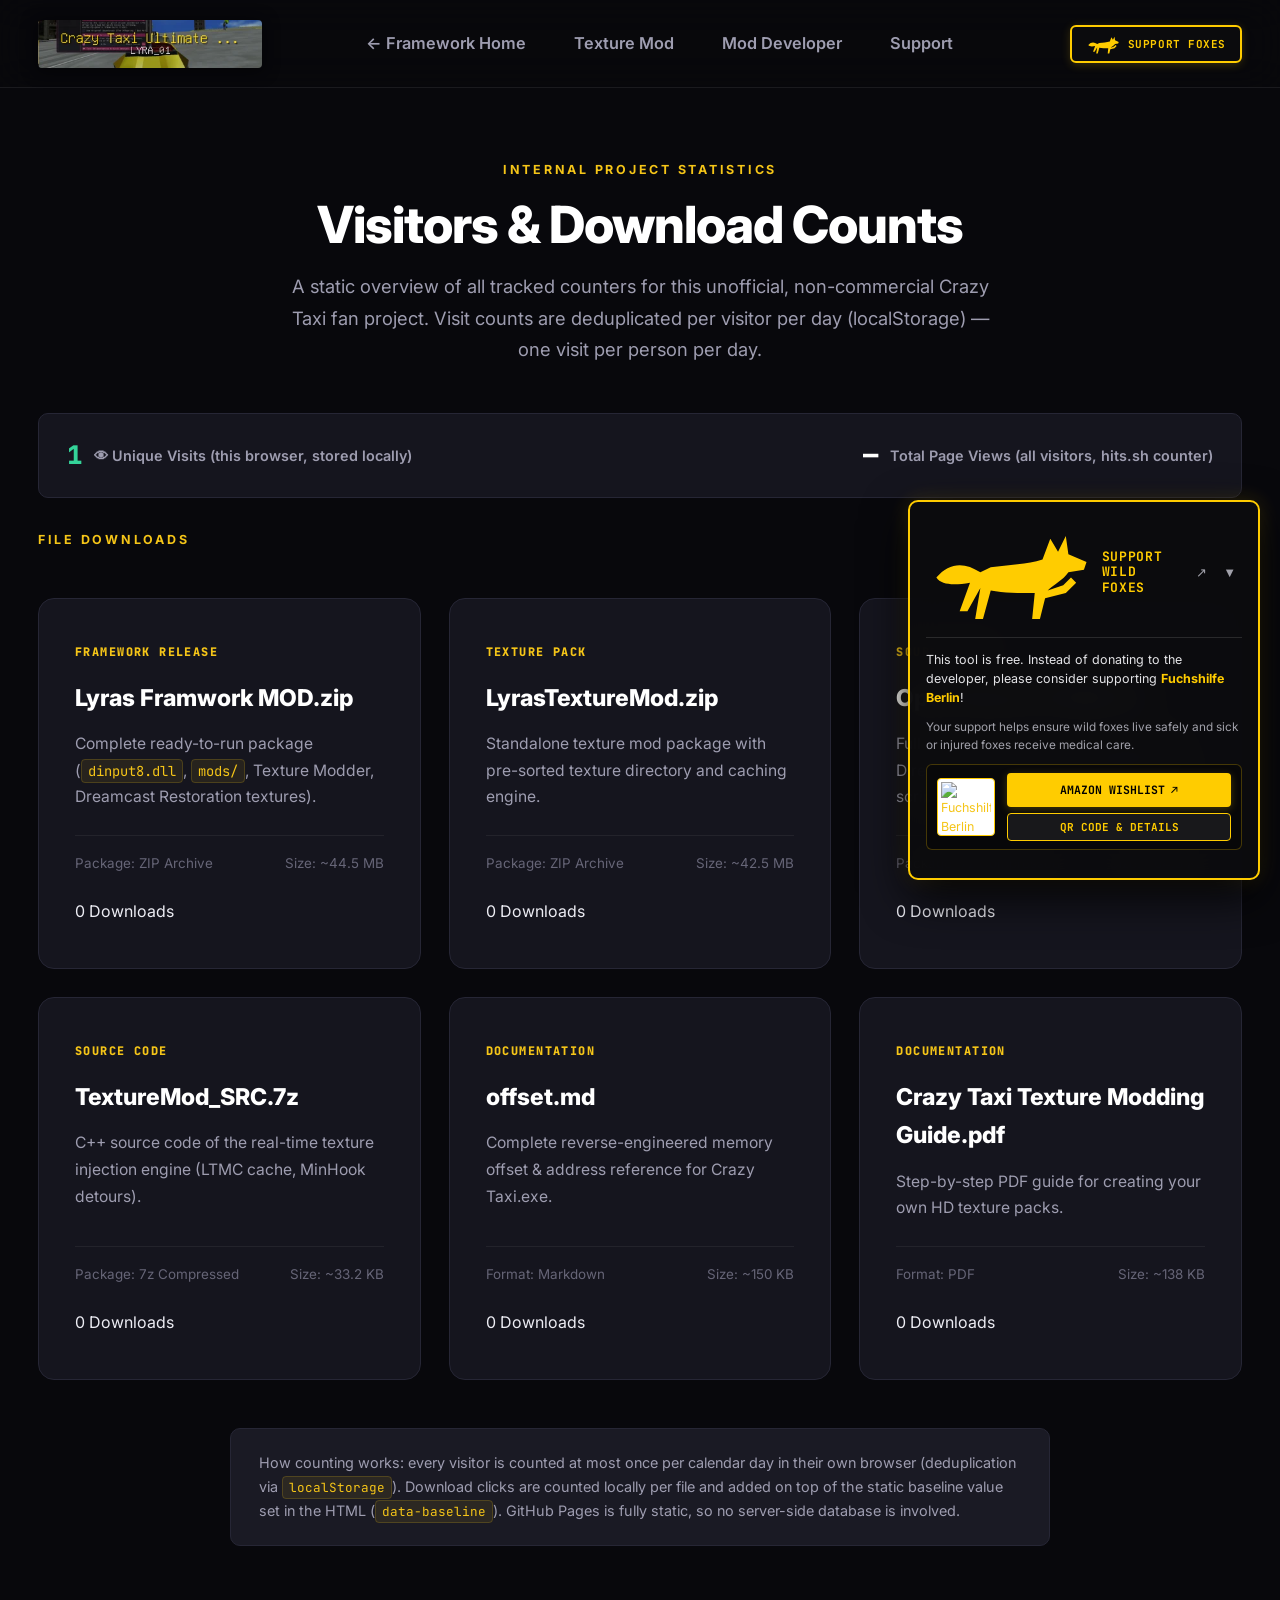
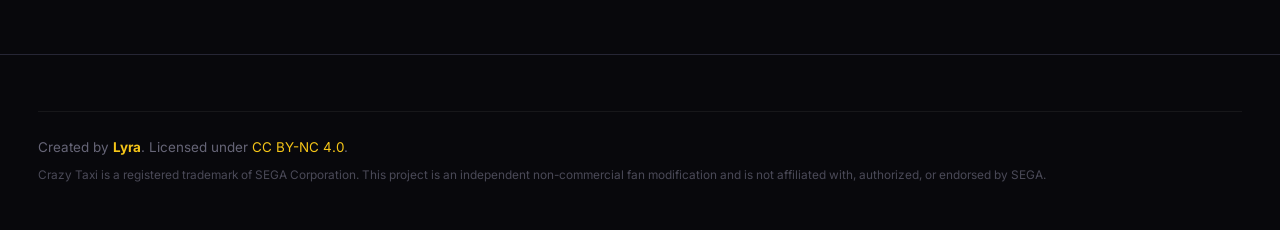
==== commit bab78786: "feat(branding): add WalkingFoxLogo in top-right nav and collapsible Fuchshilfe Berlin support widget" ====
--- a/counts/index.html
+++ b/counts/index.html
@@ -37,6 +37,12 @@
         <li><a href="../Mod-Developer/index.html">Mod Developer</a></li>
         <li><a href="../contact.html">Support</a></li>
       </ul>
+      <button type="button" class="nav-fox-btn" id="nav-fox-logo-btn" title="Support Wild Foxes — Fuchshilfe Berlin" aria-label="Support Wild Foxes — Fuchshilfe Berlin">
+        <svg viewBox="0 0 64 42" fill="none" xmlns="http://www.w3.org/2000/svg" class="walking-fox-svg">
+          <path d="M4 23 C9 17, 15 17, 21 21 L25 19 C32 18, 39 18, 45 16 L48 8 L51 13 L54 7 L55 14 L62 17 L61 20 L55 21 C53 24, 49 26, 47 28 L53 26 L56 23 L58 25 L54 29 L46 31 L44 39 L41 39 L42 29 C36 29, 30 29, 25 28 L22 39 L19 39 L21 27 L16 36 L13 36 L17 25 C11 26, 6 26, 4 23 Z" fill="#FFCC00"/>
+        </svg>
+        <span class="nav-fox-btn-text">Support Foxes</span>
+      </button>
     </div>
   </nav>
 
--- a/style.css
+++ b/style.css
@@ -2836,5 +2836,441 @@
   margin-bottom: 0;
 }
 
-
-
+/* ============================================================
+   WALKING FOX LOGO & FUCHSHILFE BERLIN SUPPORT STYLES
+   ============================================================ */
+
+.walking-fox-svg {
+  display: block;
+  overflow: visible;
+}
+
+.walking-fox-svg path {
+  fill: #FFCC00;
+  transition: fill 0.2s ease;
+}
+
+/* Nav Fox Button (Top Right in Navigation Bar) */
+.nav-fox-btn {
+  display: inline-flex;
+  align-items: center;
+  justify-content: center;
+  gap: 8px;
+  background: rgba(12, 12, 14, 0.9);
+  border: 2px solid #FFCC00;
+  border-radius: 6px;
+  padding: 6px 14px;
+  cursor: pointer;
+  transition: all 0.25s cubic-bezier(0.16, 1, 0.3, 1);
+  box-shadow: 0 2px 10px rgba(255, 204, 0, 0.2);
+  margin-left: 12px;
+  flex-shrink: 0;
+  color: #FFCC00;
+  font-family: 'JetBrains Mono', monospace;
+  font-size: 11px;
+  font-weight: 700;
+  text-transform: uppercase;
+  letter-spacing: 0.05em;
+  text-decoration: none;
+}
+
+.nav-fox-btn .walking-fox-svg {
+  width: 34px;
+  height: 22px;
+}
+
+.nav-fox-btn:hover {
+  background: #FFCC00;
+  color: #000000;
+  transform: translateY(-2px);
+  box-shadow: 0 6px 20px rgba(255, 204, 0, 0.45);
+}
+
+.nav-fox-btn:hover .walking-fox-svg path {
+  fill: #000000;
+}
+
+@media (max-width: 840px) {
+  .nav-fox-btn {
+    padding: 5px 9px;
+    margin-left: 8px;
+    margin-right: 8px;
+  }
+  .nav-fox-btn .nav-fox-btn-text {
+    display: none;
+  }
+  .nav-fox-btn .walking-fox-svg {
+    width: 28px;
+    height: 18px;
+  }
+}
+
+/* Bottom-Right Floating Fox Support Widget */
+#fox-support-container {
+  position: fixed;
+  bottom: 20px;
+  right: 20px;
+  z-index: 9999;
+  font-family: 'Inter', -apple-system, BlinkMacSystemFont, 'Segoe UI', Roboto, sans-serif;
+}
+
+/* Expanded Card: 10% larger (width 352px) */
+#fox-support-widget {
+  width: 352px;
+  max-width: calc(100vw - 32px);
+  background: rgba(12, 12, 14, 0.96);
+  backdrop-filter: blur(16px);
+  -webkit-backdrop-filter: blur(16px);
+  border: 2px solid #FFCC00;
+  border-radius: 10px;
+  padding: 16px;
+  box-shadow: 0 16px 45px rgba(0, 0, 0, 0.9), 0 0 20px rgba(255, 204, 0, 0.18);
+  color: #F4F4F5;
+  transition: all 0.3s cubic-bezier(0.16, 1, 0.3, 1);
+}
+
+.fox-widget-header {
+  display: flex;
+  align-items: center;
+  justify-content: space-between;
+  border-bottom: 1px solid rgba(255, 255, 255, 0.12);
+  padding-bottom: 10px;
+  margin-bottom: 12px;
+}
+
+.fox-widget-title-group {
+  display: flex;
+  align-items: center;
+  gap: 10px;
+  cursor: pointer;
+  text-decoration: none;
+}
+
+.fox-widget-title-group:hover .fox-widget-title {
+  color: #FFE066;
+}
+
+.fox-widget-title {
+  font-family: 'JetBrains Mono', monospace;
+  font-size: 13px;
+  font-weight: 700;
+  color: #FFCC00;
+  text-transform: uppercase;
+  letter-spacing: 0.05em;
+  line-height: 1.2;
+}
+
+.fox-widget-controls {
+  display: flex;
+  align-items: center;
+  gap: 4px;
+}
+
+.fox-ctrl-btn {
+  background: transparent;
+  border: none;
+  color: #A1A1AA;
+  cursor: pointer;
+  padding: 4px 6px;
+  border-radius: 4px;
+  font-size: 13px;
+  line-height: 1;
+  display: inline-flex;
+  align-items: center;
+  justify-content: center;
+  transition: all 0.2s ease;
+}
+
+.fox-ctrl-btn:hover {
+  color: #FFCC00;
+  background: rgba(255, 255, 255, 0.08);
+}
+
+.fox-widget-body {
+  font-size: 12.5px;
+  line-height: 1.55;
+  color: #E4E4E7;
+}
+
+.fox-widget-body p {
+  margin: 0 0 10px 0;
+}
+
+.fox-widget-body strong {
+  color: #FFCC00;
+}
+
+.fox-widget-preview {
+  display: flex;
+  align-items: center;
+  gap: 12px;
+  background: rgba(0, 0, 0, 0.35);
+  border: 1px solid rgba(255, 204, 0, 0.25);
+  border-radius: 6px;
+  padding: 8px 10px;
+  margin-bottom: 12px;
+}
+
+.fox-widget-qr-thumb {
+  width: 58px;
+  height: 58px;
+  background: #ffffff;
+  padding: 3px;
+  border: 1px solid #FFCC00;
+  border-radius: 4px;
+  flex-shrink: 0;
+  cursor: pointer;
+  object-fit: contain;
+}
+
+.fox-widget-cta-col {
+  flex: 1;
+  display: flex;
+  flex-direction: column;
+  gap: 6px;
+}
+
+.fox-btn-primary {
+  display: inline-flex;
+  align-items: center;
+  justify-content: center;
+  gap: 6px;
+  background: #FFCC00;
+  color: #000000;
+  font-family: 'JetBrains Mono', monospace;
+  font-size: 11.5px;
+  font-weight: 700;
+  text-transform: uppercase;
+  padding: 8px 12px;
+  border-radius: 4px;
+  text-decoration: none;
+  border: none;
+  cursor: pointer;
+  transition: all 0.2s ease;
+  width: 100%;
+  box-shadow: 0 2px 8px rgba(255, 204, 0, 0.25);
+}
+
+.fox-btn-primary:hover {
+  background: #FFD633;
+  color: #000000;
+  transform: translateY(-1px);
+  box-shadow: 0 4px 14px rgba(255, 204, 0, 0.4);
+}
+
+.fox-btn-secondary {
+  display: inline-flex;
+  align-items: center;
+  justify-content: center;
+  gap: 6px;
+  background: #18181B;
+  color: #FFCC00;
+  border: 1px solid #FFCC00;
+  font-family: 'JetBrains Mono', monospace;
+  font-size: 11px;
+  font-weight: 700;
+  text-transform: uppercase;
+  padding: 6px 10px;
+  border-radius: 4px;
+  text-decoration: none;
+  cursor: pointer;
+  transition: all 0.2s ease;
+  width: 100%;
+}
+
+.fox-btn-secondary:hover {
+  background: #FFCC00;
+  color: #000000;
+}
+
+/* Collapsed Toggle Button (10% larger) */
+#fox-support-collapsed-btn {
+  display: none;
+  align-items: center;
+  gap: 10px;
+  background: #0C0C0E;
+  border: 2px solid #FFCC00;
+  border-radius: 8px;
+  padding: 10px 16px;
+  color: #FFCC00;
+  font-family: 'JetBrains Mono', monospace;
+  font-size: 13px;
+  font-weight: 700;
+  cursor: pointer;
+  box-shadow: 0 10px 30px rgba(0, 0, 0, 0.8), 0 0 16px rgba(255, 204, 0, 0.25);
+  transition: all 0.25s ease;
+}
+
+#fox-support-collapsed-btn:hover {
+  background: #FFCC00;
+  color: #000000;
+  transform: translateY(-2px);
+  box-shadow: 0 12px 35px rgba(255, 204, 0, 0.45);
+}
+
+#fox-support-collapsed-btn:hover .walking-fox-svg path {
+  fill: #000000;
+}
+
+/* Fullscreen Modal */
+#fox-support-modal {
+  position: fixed;
+  inset: 0;
+  z-index: 100000;
+  background: rgba(0, 0, 0, 0.88);
+  backdrop-filter: blur(8px);
+  -webkit-backdrop-filter: blur(8px);
+  display: none;
+  align-items: center;
+  justify-content: center;
+  padding: 18px;
+}
+
+#fox-support-modal.open {
+  display: flex;
+}
+
+.fox-modal-box {
+  background: #0C0C0E;
+  border: 2px solid #FFCC00;
+  border-radius: 10px;
+  max-width: 580px;
+  width: 100%;
+  padding: 26px;
+  box-shadow: 0 25px 70px rgba(0, 0, 0, 0.95), 0 0 35px rgba(255, 204, 0, 0.2);
+  position: relative;
+  animation: foxModalFadeIn 0.25s cubic-bezier(0.16, 1, 0.3, 1);
+}
+
+@keyframes foxModalFadeIn {
+  from {
+    opacity: 0;
+    transform: scale(0.94) translateY(12px);
+  }
+  to {
+    opacity: 1;
+    transform: scale(1) translateY(0);
+  }
+}
+
+.fox-modal-header {
+  display: flex;
+  align-items: center;
+  justify-content: space-between;
+  border-bottom: 1px solid rgba(255, 255, 255, 0.12);
+  padding-bottom: 14px;
+  margin-bottom: 20px;
+  gap: 12px;
+}
+
+.fox-modal-title-wrap {
+  display: flex;
+  align-items: center;
+  gap: 12px;
+}
+
+.fox-modal-title {
+  font-family: 'JetBrains Mono', monospace;
+  font-size: 15px;
+  font-weight: 700;
+  color: #FFCC00;
+  text-transform: uppercase;
+  letter-spacing: 0.05em;
+  margin: 0;
+}
+
+.fox-modal-close-btn {
+  background: #FFCC00;
+  color: #000000;
+  border: none;
+  font-family: 'JetBrains Mono', monospace;
+  font-size: 12px;
+  font-weight: 800;
+  padding: 6px 14px;
+  cursor: pointer;
+  border-radius: 4px;
+  transition: all 0.2s ease;
+  flex-shrink: 0;
+}
+
+.fox-modal-close-btn:hover {
+  background: #FFD633;
+  transform: translateY(-1px);
+}
+
+.fox-modal-content {
+  display: flex;
+  flex-direction: row;
+  align-items: center;
+  gap: 22px;
+}
+
+.fox-modal-qr-link {
+  background: #ffffff;
+  padding: 8px;
+  border: 2px solid #FFCC00;
+  border-radius: 6px;
+  display: inline-block;
+  flex-shrink: 0;
+  transition: transform 0.2s ease;
+}
+
+.fox-modal-qr-link:hover {
+  transform: scale(1.03);
+}
+
+.fox-modal-qr-img {
+  width: 154px;
+  height: 154px;
+  object-fit: contain;
+  display: block;
+}
+
+.fox-modal-text-wrap {
+  display: flex;
+  flex-direction: column;
+  gap: 12px;
+  font-size: 13.5px;
+  line-height: 1.6;
+  color: #E4E4E7;
+}
+
+.fox-modal-text-wrap p {
+  margin: 0;
+}
+
+.fox-modal-donate-btn {
+  display: inline-flex;
+  align-items: center;
+  justify-content: center;
+  gap: 8px;
+  background: #FFCC00;
+  color: #000000;
+  font-family: 'JetBrains Mono', monospace;
+  font-size: 12.5px;
+  font-weight: 800;
+  text-transform: uppercase;
+  padding: 12px 18px;
+  border-radius: 5px;
+  text-decoration: none;
+  transition: all 0.2s ease;
+  margin-top: 4px;
+  box-shadow: 0 4px 14px rgba(255, 204, 0, 0.3);
+}
+
+.fox-modal-donate-btn:hover {
+  background: #FFD633;
+  color: #000000;
+  transform: translateY(-2px);
+  box-shadow: 0 6px 20px rgba(255, 204, 0, 0.45);
+}
+
+@media (max-width: 640px) {
+  .fox-modal-content {
+    flex-direction: column;
+    text-align: center;
+  }
+  .fox-modal-title {
+    font-size: 13px;
+  }
+}
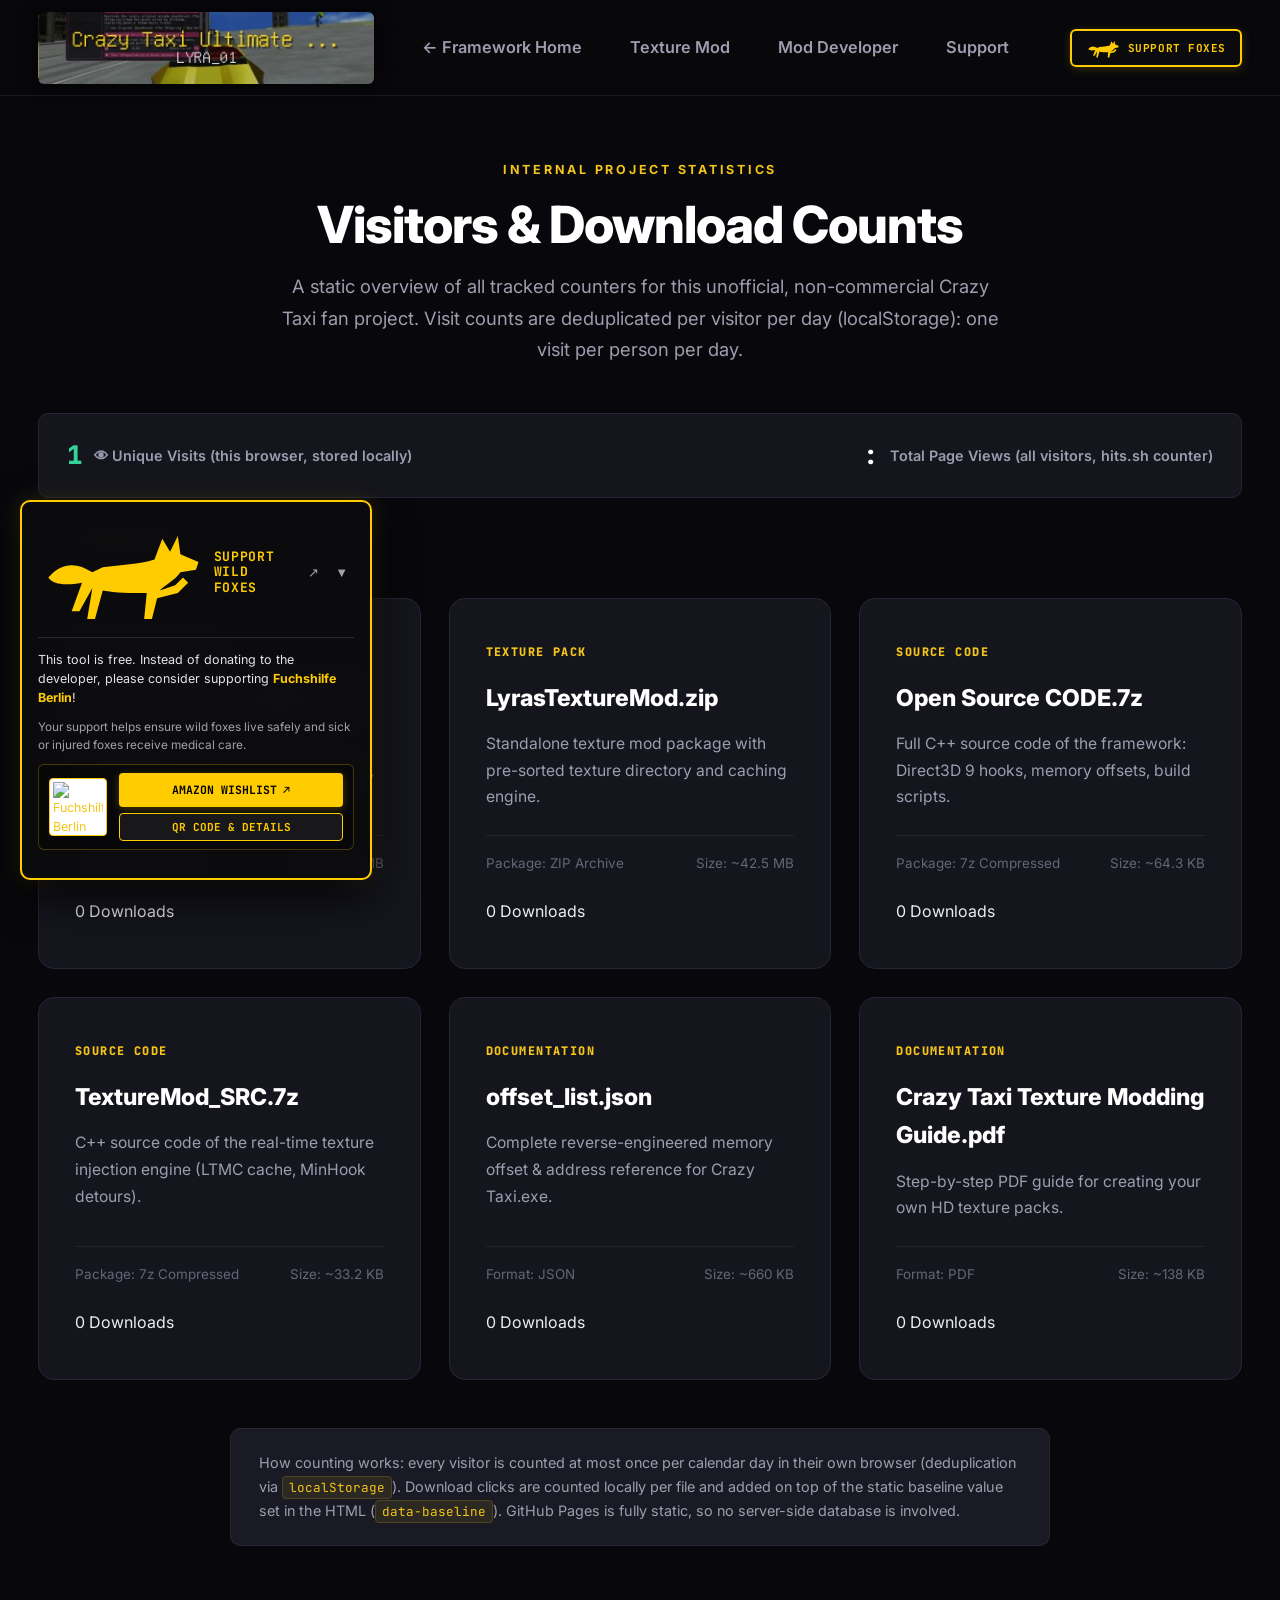
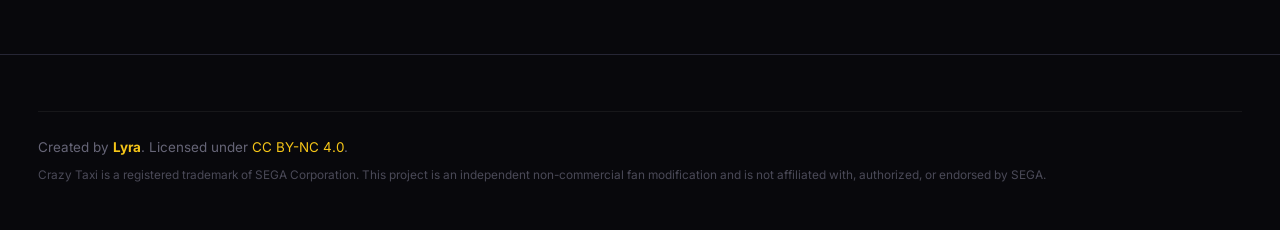
==== commit f08e3e19: "Website Update 03.11" ====
--- a/counts/index.html
+++ b/counts/index.html
@@ -4,7 +4,7 @@
 <head>
   <meta charset="utf-8" />
   <meta name="viewport" content="width=device-width, initial-scale=1" />
-  <title>Project Statistics — Lyra's Crazy Taxi Framework MOD</title>
+  <title>Project Statistics: Lyra's Crazy Taxi Framework MOD</title>
   <meta name="description"
     content="Hidden statistics page: unique visitors and download counts for the Ultimate Crazytaxi Mod 18 Mods fan project." />
   <meta name="robots" content="noindex, follow" />
@@ -37,7 +37,7 @@
         <li><a href="../Mod-Developer/index.html">Mod Developer</a></li>
         <li><a href="../contact.html">Support</a></li>
       </ul>
-      <button type="button" class="nav-fox-btn" id="nav-fox-logo-btn" title="Support Wild Foxes — Fuchshilfe Berlin" aria-label="Support Wild Foxes — Fuchshilfe Berlin">
+      <button type="button" class="nav-fox-btn" id="nav-fox-logo-btn" title="Support Wild Foxes: Fuchshilfe Berlin" aria-label="Support Wild Foxes: Fuchshilfe Berlin">
         <svg viewBox="0 0 64 42" fill="none" xmlns="http://www.w3.org/2000/svg" class="walking-fox-svg">
           <path d="M4 23 C9 17, 15 17, 21 21 L25 19 C32 18, 39 18, 45 16 L48 8 L51 13 L54 7 L55 14 L62 17 L61 20 L55 21 C53 24, 49 26, 47 28 L53 26 L56 23 L58 25 L54 29 L46 31 L44 39 L41 39 L42 29 C36 29, 30 29, 25 28 L22 39 L19 39 L21 27 L16 36 L13 36 L17 25 C11 26, 6 26, 4 23 Z" fill="#FFCC00"/>
         </svg>
@@ -53,23 +53,23 @@
         <h2>Visitors &amp; Download Counts</h2>
         <p class="section-intro center-block">
           A static overview of all tracked counters for this unofficial, non-commercial Crazy Taxi fan project.
-          Visit counts are deduplicated per visitor per day (localStorage) — one visit per person per day.
+          Visit counts are deduplicated per visitor per day (localStorage): one visit per person per day.
         </p>
       </div>
 
       <!-- ============ UNIQUE VISITORS (deduplicated per device + day) ============ -->
       <div class="matrix-summary-box" style="margin-bottom: 32px;">
         <div class="summary-item">
-          <span class="summary-count count-working" id="stat-unique-visits">—</span>
+          <span class="summary-count count-working" id="stat-unique-visits">: </span>
           <span class="summary-label">👁 Unique Visits (this browser, stored locally)</span>
         </div>
         <div class="summary-item">
-          <span class="summary-count" id="stat-total-pagevisits">—</span>
+          <span class="summary-count" id="stat-total-pagevisits">: </span>
           <span class="summary-label">Total Page Views (all visitors, hits.sh counter)</span>
         </div>
       </div>
 
-      <!-- ============ DOWNLOAD COUNTERS (static baseline — edit these numbers) ============ -->
+      <!-- ============ DOWNLOAD COUNTERS (static baseline: edit these numbers) ============ -->
       <p class="section-kicker" style="margin-bottom: 14px;">File Downloads</p>
       <div class="download-grid">
 
@@ -135,15 +135,15 @@
 
         <div class="download-card">
           <div class="dl-badge">DOCUMENTATION</div>
-          <h3>offset.md</h3>
-          <p data-dl-file="offset.md">Complete reverse-engineered memory offset &amp; address reference for Crazy
+          <h3>offset_list.json</h3>
+          <p data-dl-file="offset_list.json">Complete reverse-engineered memory offset &amp; address reference for Crazy
             Taxi.exe.</p>
           <div class="dl-meta-info">
-            <span>Format: Markdown</span>
-            <span>Size: ~150 KB</span>
+            <span>Format: JSON</span>
+            <span>Size: ~660 KB</span>
           </div>
           <div class="count-display-box">
-            <span class="count-num" data-download-count-for="offset.md" data-baseline="0">0</span>
+            <span class="count-num" data-download-count-for="offset_list.json" data-baseline="0">0</span>
             <span class="count-unit">Downloads</span>
           </div>
         </div>
--- a/style.css
+++ b/style.css
@@ -40,7 +40,7 @@
   --status-red-border:  rgba(248, 113, 113, 0.28);
 
   
-  --nav-height:     88px;
+  --nav-height:     96px;
   --container-max:  1260px;
   --radius-sm:      6px;
   --radius-md:      10px;
@@ -212,10 +212,11 @@
 }
 
 .nav-brand-img {
-  height: 48px;
+  height: 72px;
+  max-height: 80px;
   width: auto;
   object-fit: contain;
-  border-radius: 4px;
+  border-radius: 6px;
   filter: drop-shadow(0 2px 8px rgba(0,0,0,0.6));
 }
 
@@ -1357,10 +1358,11 @@
   max-width: 480px;
 }
 .footer-logo {
-  height: 42px;
+  height: 68px;
+  max-height: 76px;
   width: auto;
-  margin-bottom: 14px;
-  border-radius: 4px;
+  margin-bottom: 16px;
+  border-radius: 6px;
 }
 .footer-brand p {
   font-size: 0.88rem;
@@ -1896,6 +1898,15 @@
   color: #ff529a;
 }
 
+.feature-card-icon.feature-icon-text {
+  font-family: 'JetBrains Mono', monospace;
+  font-size: 0.72rem;
+  font-weight: 700;
+  letter-spacing: 0.08em;
+  padding: 0 8px;
+  white-space: nowrap;
+}
+
 .feature-card h3 {
   font-size: 1.2rem;
   font-weight: 700;
@@ -2205,40 +2216,46 @@
 
 .offsets-table-container {
   width: 100%;
-  overflow-x: auto;
+  max-width: 100%;
+  overflow-x: hidden;
   border: 1px solid var(--border);
   border-radius: var(--radius-md);
   background: var(--bg-card);
   box-shadow: 0 16px 48px rgba(0, 0, 0, 0.4);
-  -webkit-overflow-scrolling: touch;
 }
 
 .offsets-table {
   width: 100%;
-  min-width: 1020px;
+  max-width: 100%;
+  min-width: 0 !important;
   border-collapse: collapse;
   text-align: left;
-  font-size: 0.92rem;
-  table-layout: auto;
+  font-size: 0.88rem;
+  table-layout: fixed;
 }
 
 .offsets-table th {
   background: var(--surface);
   color: var(--text-muted);
-  font-size: 0.74rem;
+  font-size: 0.72rem;
   font-weight: 700;
   text-transform: uppercase;
-  letter-spacing: 0.12em;
-  padding: 16px 20px;
+  letter-spacing: 0.08em;
+  padding: 14px 14px;
   border-bottom: 1px solid var(--border);
-  white-space: nowrap;
+  white-space: normal !important;
+  word-break: break-word !important;
+  overflow-wrap: break-word !important;
 }
 
 .offsets-table td {
-  padding: 16px 20px;
+  padding: 14px 14px;
   border-bottom: 1px solid rgba(255, 255, 255, 0.04);
   vertical-align: top;
-  line-height: 1.65;
+  line-height: 1.55;
+  white-space: normal !important;
+  word-break: break-word !important;
+  overflow-wrap: break-word !important;
 }
 
 .offsets-table tr:hover td {
@@ -2246,36 +2263,71 @@
 }
 
 .col-offset-id {
-  width: 22%;
-  min-width: 180px;
+  width: 26%;
+  min-width: 0 !important;
   font-weight: 700;
   color: #ffffff;
+  white-space: normal !important;
+  word-break: break-word !important;
+  overflow-wrap: break-word !important;
+}
+
+.col-offset-id code {
+  white-space: normal !important;
+  word-break: break-word !important;
+  overflow-wrap: break-word !important;
+  display: inline-block;
+  max-width: 100%;
+  line-height: 1.4;
+  font-size: 0.82rem;
 }
 
 .col-offset-addr {
-  width: 14%;
-  min-width: 130px;
+  width: 11%;
+  min-width: 0 !important;
   font-family: 'JetBrains Mono', monospace;
   font-weight: 600;
   color: var(--accent);
-  white-space: nowrap;
+  font-size: 0.82rem;
+  white-space: normal !important;
+  word-break: break-all !important;
+  overflow-wrap: break-word !important;
+}
+
+.col-offset-addr code {
+  font-family: inherit;
+  font-size: inherit;
+  white-space: normal !important;
+  word-break: break-all !important;
+  overflow-wrap: break-word !important;
 }
 
 .col-offset-type {
-  width: 14%;
-  min-width: 130px;
+  width: 11%;
+  min-width: 0 !important;
   color: var(--text-muted);
-  font-size: 0.88rem;
+  font-size: 0.82rem;
+  white-space: normal !important;
+  word-break: break-word !important;
+  overflow-wrap: break-word !important;
 }
 
 .col-offset-desc {
-  width: 50%;
-  min-width: 440px;
-  color: var(--text-secondary);
-  line-height: 1.65;
+  width: 52%;
+  min-width: 0 !important;
+  color: var(--text-secondary);
+  line-height: 1.55;
   white-space: normal !important;
-  word-break: normal !important;
-  overflow-wrap: break-word !important;
+  word-break: break-word !important;
+  overflow-wrap: anywhere !important;
+}
+
+.col-offset-desc code {
+  white-space: normal !important;
+  word-break: break-word !important;
+  overflow-wrap: anywhere !important;
+  display: inline;
+  font-size: 0.82rem;
 }
 
 .offset-filter-bar {
@@ -2308,6 +2360,62 @@
   border-color: var(--accent);
   color: #000000;
   font-weight: 700;
+}
+
+.offsets-table .category-header-row td {
+  background: rgba(245, 197, 24, 0.08);
+  font-weight: 800;
+  color: var(--accent);
+  letter-spacing: 0.05em;
+  text-transform: uppercase;
+  padding: 14px 20px;
+  border-top: 1px solid rgba(245, 197, 24, 0.2);
+  border-bottom: 1px solid rgba(245, 197, 24, 0.15);
+}
+
+.offset-op-notes {
+  color: var(--text-primary);
+  line-height: 1.6;
+  white-space: normal;
+  word-break: break-word;
+  overflow-wrap: anywhere;
+}
+
+.offset-subsystem-desc {
+  margin-top: 6px;
+  font-size: 0.84rem;
+  color: var(--text-muted);
+  line-height: 1.5;
+  white-space: normal;
+  word-break: break-word;
+  overflow-wrap: anywhere;
+}
+
+.offset-tags-wrap {
+  display: flex;
+  flex-wrap: wrap;
+  gap: 5px;
+  margin-top: 8px;
+}
+
+.offset-tag-pill {
+  font-size: 0.72rem;
+  font-family: 'JetBrains Mono', monospace;
+  background: rgba(255, 255, 255, 0.05);
+  border: 1px solid rgba(255, 255, 255, 0.1);
+  color: var(--text-muted);
+  padding: 2px 7px;
+  border-radius: 4px;
+  display: inline-block;
+  white-space: nowrap;
+}
+
+.offset-tag-pill.badge-cat {
+  background: rgba(245, 197, 24, 0.12);
+  border-color: rgba(245, 197, 24, 0.3);
+  color: var(--accent);
+  font-family: inherit;
+  font-weight: 600;
 }
 
 /* ============================================================
@@ -2569,7 +2677,7 @@
   display: flex;
   align-items: center;
   justify-content: center;
-  font-size: 2.2rem;
+  font-size: 1.35rem;
   font-weight: 900;
   color: #08080c;
   flex-shrink: 0;
@@ -2905,11 +3013,12 @@
   }
 }
 
-/* Bottom-Right Floating Fox Support Widget */
+/* Bottom-Left Floating Fox Support Widget */
 #fox-support-container {
   position: fixed;
   bottom: 20px;
-  right: 20px;
+  left: 20px;
+  right: auto;
   z-index: 9999;
   font-family: 'Inter', -apple-system, BlinkMacSystemFont, 'Segoe UI', Roboto, sans-serif;
 }
@@ -3274,3 +3383,200 @@
     font-size: 13px;
   }
 }
+
+
+/* ============================================================
+   CUSTOM SMARTPHONE & TABLET LAYOUT (Mobile Optimization)
+   ============================================================ */
+@media (max-width: 768px) {
+  :root {
+    --nav-height: 78px;
+  }
+
+  .nav-brand-img {
+    height: 52px;
+    max-height: 58px;
+  }
+
+  #hero {
+    padding: calc(var(--nav-height) + 16px) 16px 40px;
+    text-align: center;
+  }
+
+  .hero-content h1 {
+    font-size: 1.95rem;
+    line-height: 1.18;
+    margin-bottom: 14px;
+  }
+
+  .hero-sub {
+    font-size: 0.95rem;
+    line-height: 1.55;
+    margin-bottom: 20px;
+    padding: 0 4px;
+  }
+
+  .hero-compat-bar {
+    gap: 6px;
+    margin-bottom: 24px;
+  }
+
+  .compat-pill {
+    font-size: 0.76rem;
+    padding: 5px 10px;
+  }
+
+  .hero-actions {
+    flex-direction: column;
+    gap: 12px;
+    width: 100%;
+    margin-bottom: 28px;
+  }
+
+  .hero-actions .btn {
+    width: 100%;
+    padding: 15px 20px;
+    font-size: 1.02rem;
+    text-align: center;
+  }
+
+  .hero-stats {
+    display: grid;
+    grid-template-columns: repeat(2, 1fr);
+    gap: 10px;
+    width: 100%;
+  }
+
+  .stat {
+    padding: 14px 10px;
+  }
+
+  .stat-num {
+    font-size: 1.6rem;
+  }
+
+  .stat-label {
+    font-size: 0.72rem;
+  }
+
+  /* Sticky Mobile Bottom Dock */
+  .mobile-bottom-dock {
+    display: flex !important;
+    position: fixed;
+    bottom: 0;
+    left: 0;
+    right: 0;
+    z-index: 9998;
+    background: rgba(12, 12, 16, 0.96);
+    backdrop-filter: blur(16px);
+    -webkit-backdrop-filter: blur(16px);
+    border-top: 1px solid rgba(245, 197, 24, 0.35);
+    padding: 10px 14px;
+    gap: 10px;
+    box-shadow: 0 -8px 25px rgba(0, 0, 0, 0.7);
+  }
+
+  .mobile-bottom-dock .btn-dock-primary {
+    flex: 1.6;
+    background: var(--accent);
+    color: #000000;
+    font-weight: 800;
+    font-size: 0.92rem;
+    padding: 12px 14px;
+    border-radius: 8px;
+    text-align: center;
+    text-decoration: none;
+    display: flex;
+    align-items: center;
+    justify-content: center;
+    gap: 6px;
+  }
+
+  .mobile-bottom-dock .btn-dock-secondary {
+    flex: 1.1;
+    background: var(--bg-card);
+    border: 1px solid var(--border);
+    color: var(--text-primary);
+    font-weight: 600;
+    font-size: 0.86rem;
+    padding: 12px 12px;
+    border-radius: 8px;
+    text-align: center;
+    text-decoration: none;
+    display: flex;
+    align-items: center;
+    justify-content: center;
+  }
+
+  /* Offset body bottom so content isn't covered by bottom dock */
+  body {
+    padding-bottom: 74px;
+  }
+
+  /* Ensure bottom-left fox widget sits cleanly above mobile dock */
+  #fox-support-container {
+    bottom: 84px !important;
+    left: 14px !important;
+  }
+
+  /* Feature cards & Highlights on smartphone */
+  .v1-highlights-grid,
+  .download-grid,
+  .about-details-grid {
+    grid-template-columns: 1fr !important;
+    gap: 16px !important;
+  }
+
+  .card-highlight {
+    padding: 20px 16px !important;
+  }
+
+  /* Hide verbose desktop-only table on mobile */
+  .desktop-only-table {
+    display: none !important;
+  }
+
+  .mobile-features-list {
+    display: grid !important;
+    grid-template-columns: 1fr;
+    gap: 12px;
+  }
+
+  .mobile-feature-card {
+    background: var(--bg-card);
+    border: 1px solid var(--border);
+    border-radius: var(--radius-sm);
+    padding: 16px;
+    display: flex;
+    align-items: flex-start;
+    gap: 12px;
+  }
+
+  .mobile-feature-icon {
+    font-size: 1.5rem;
+    line-height: 1;
+    flex-shrink: 0;
+  }
+
+  .mobile-feature-info h4 {
+    margin: 0 0 4px 0;
+    font-size: 0.98rem;
+    color: #ffffff;
+  }
+
+  .mobile-feature-info p {
+    margin: 0;
+    font-size: 0.84rem;
+    color: var(--text-secondary);
+    line-height: 1.45;
+  }
+}
+
+@media (min-width: 769px) {
+  .mobile-bottom-dock {
+    display: none !important;
+  }
+  .mobile-features-list {
+    display: none !important;
+  }
+}
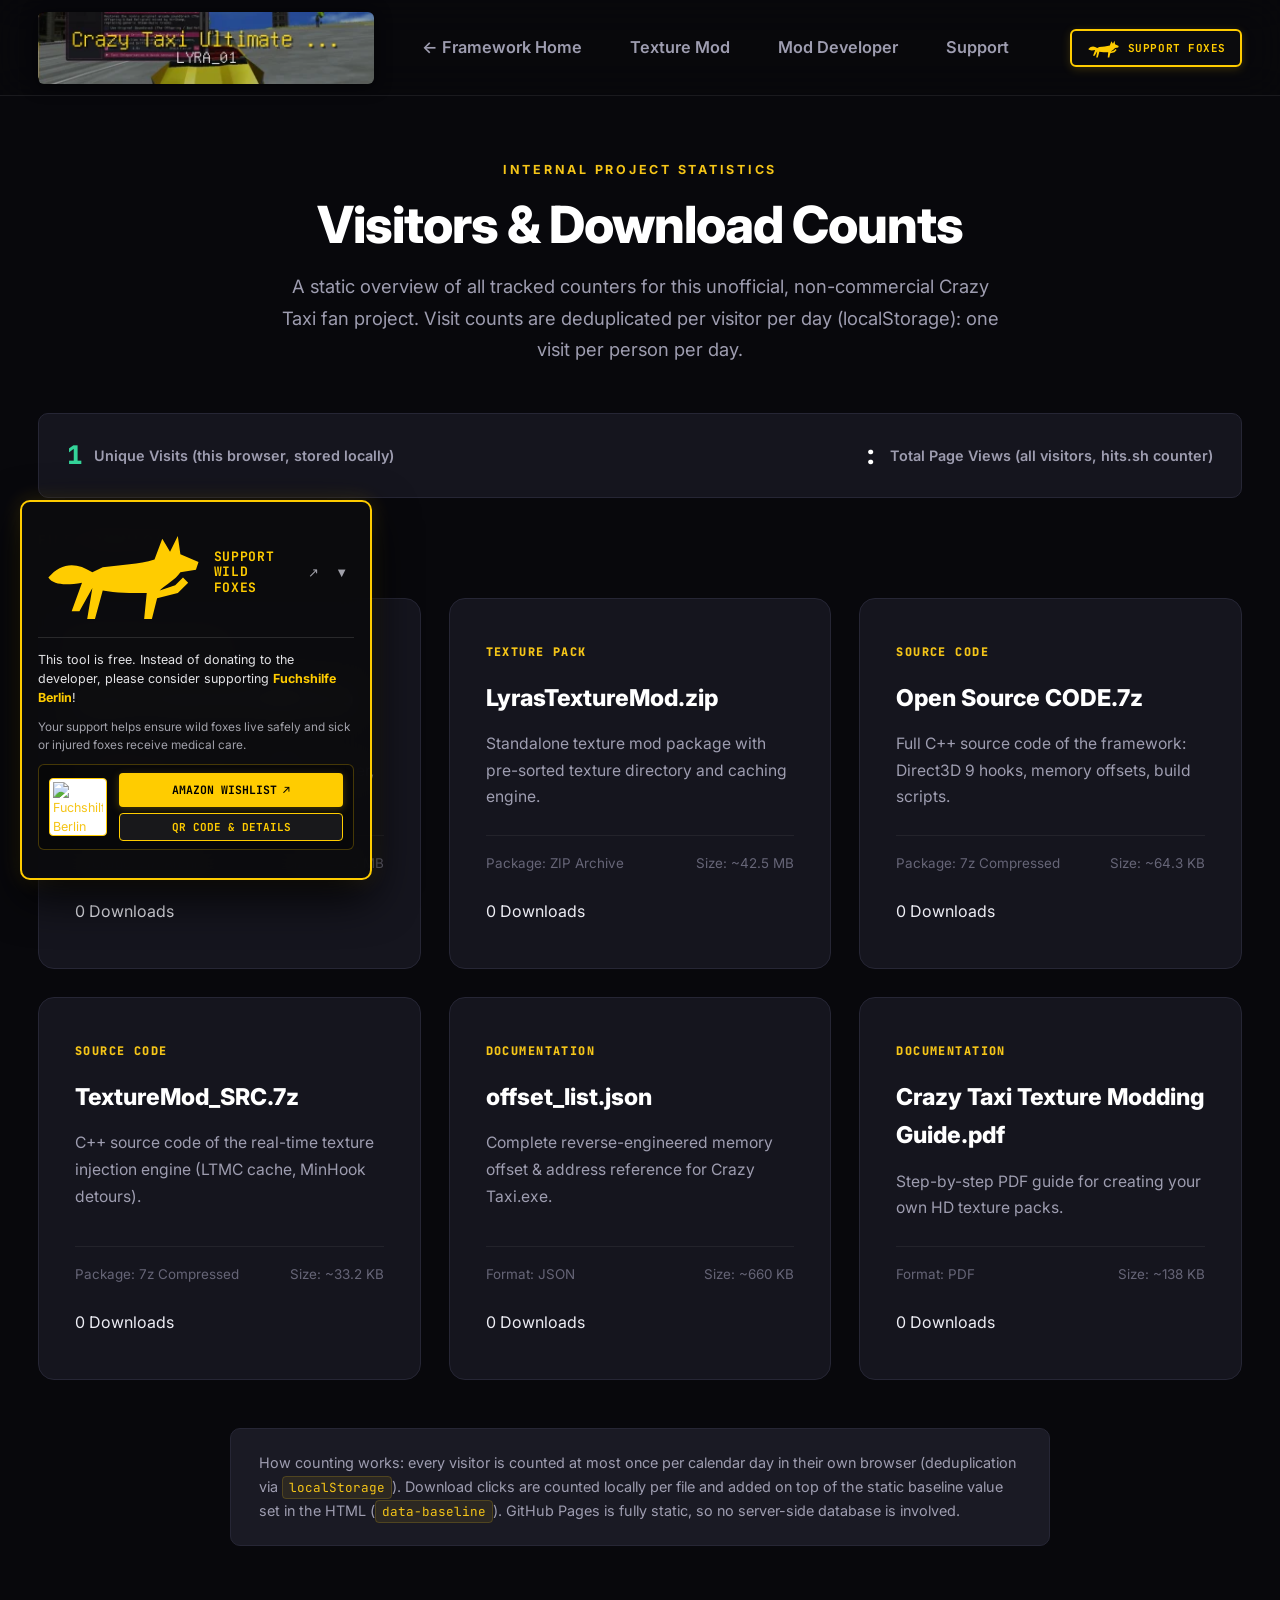
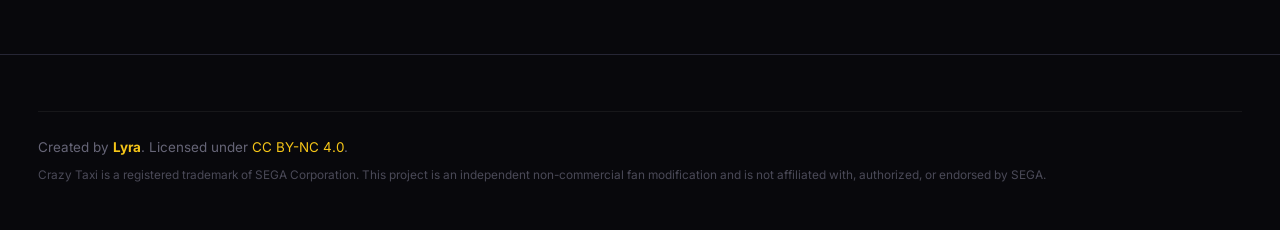
==== commit 36f023dd: "Keywords Added" ====
--- a/counts/index.html
+++ b/counts/index.html
@@ -61,7 +61,7 @@
       <div class="matrix-summary-box" style="margin-bottom: 32px;">
         <div class="summary-item">
           <span class="summary-count count-working" id="stat-unique-visits">: </span>
-          <span class="summary-label">👁 Unique Visits (this browser, stored locally)</span>
+          <span class="summary-label">Unique Visits (this browser, stored locally)</span>
         </div>
         <div class="summary-item">
           <span class="summary-count" id="stat-total-pagevisits">: </span>
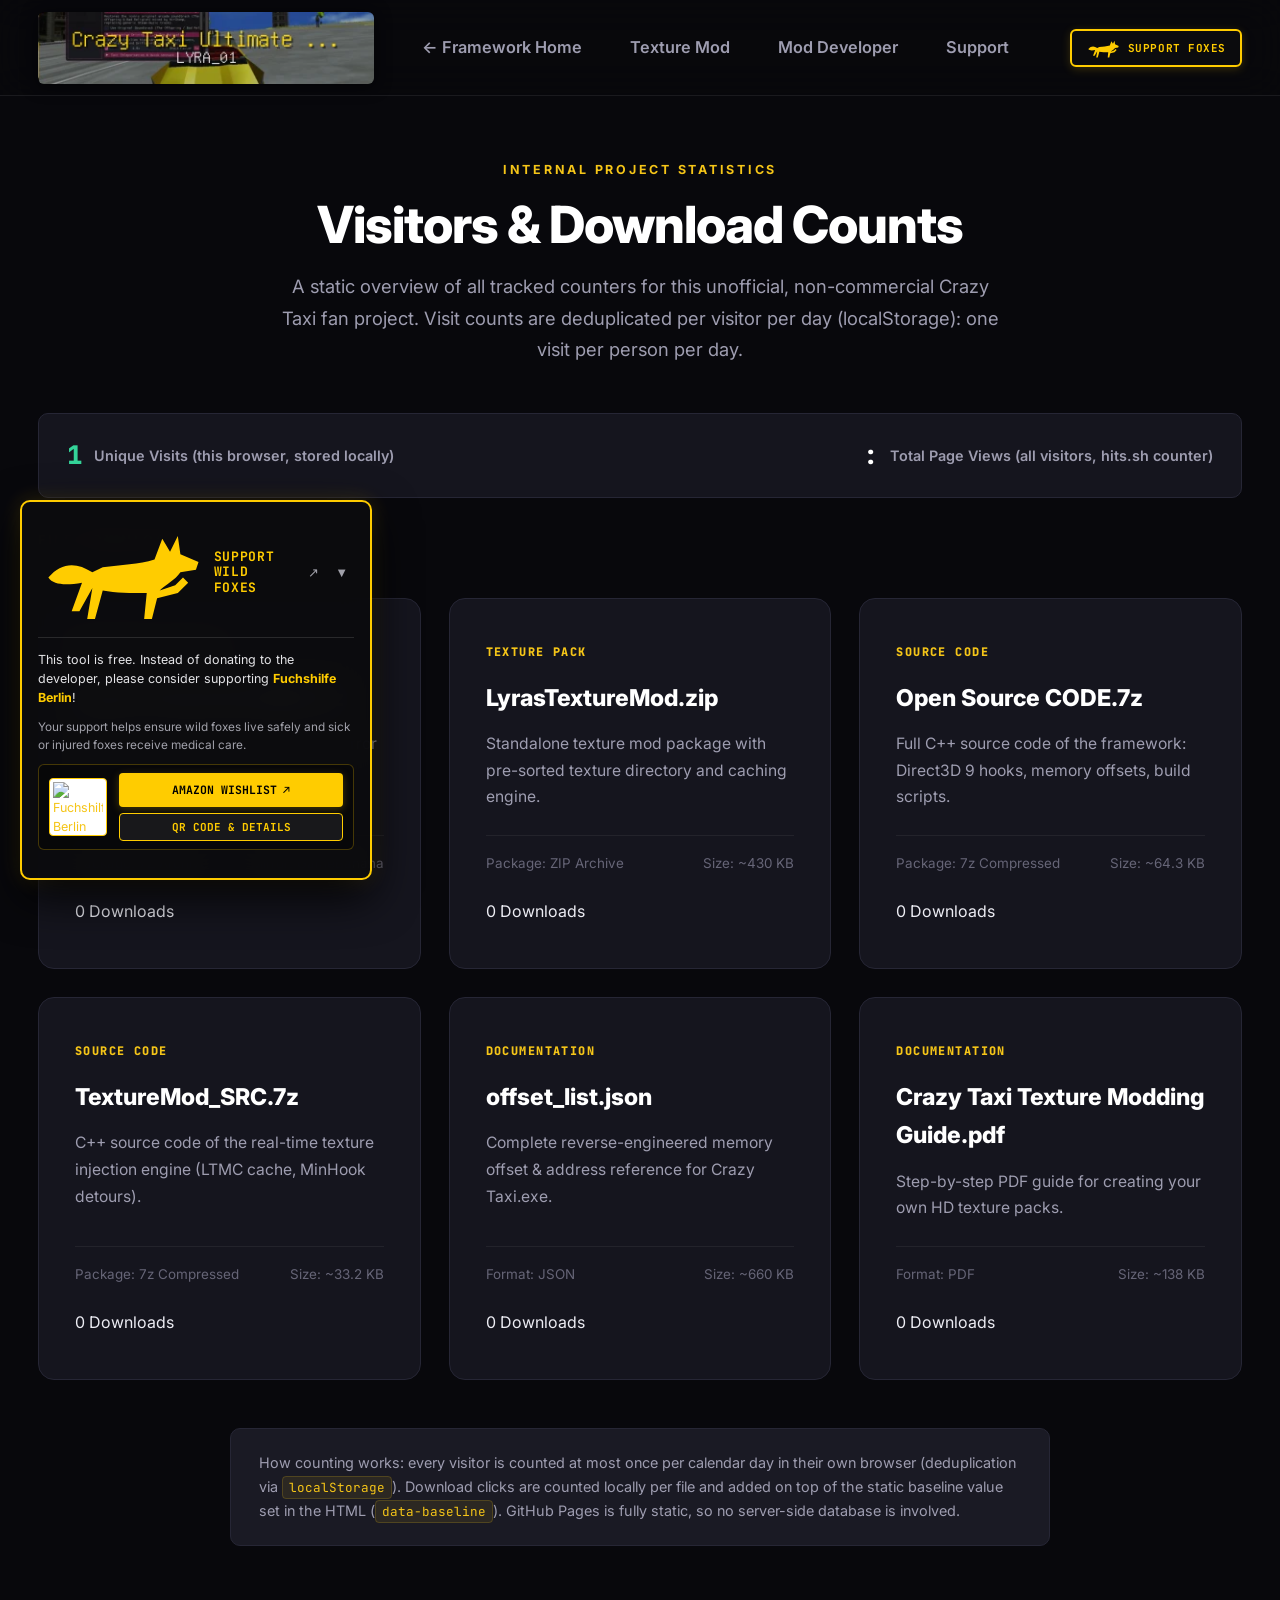
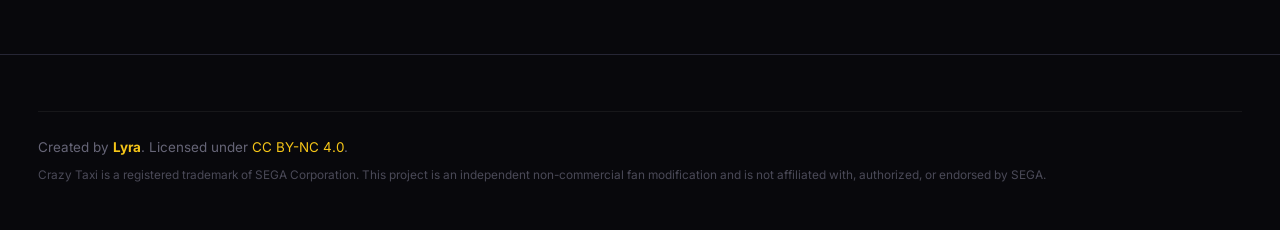
==== commit 4b29d6a4: "Update 2.0" ====
--- a/counts/index.html
+++ b/counts/index.html
@@ -75,15 +75,14 @@
 
         <div class="download-card">
           <div class="dl-badge">FRAMEWORK RELEASE</div>
-          <h3>Lyras Framwork MOD.zip</h3>
-          <p data-dl-file="Lyras Framwork MOD.zip">Complete ready-to-run package (<code>dinput8.dll</code>,
-            <code>mods/</code>, Texture Modder, Dreamcast Restoration textures).</p>
+          <h3>Lyras Framwork MOD.7z</h3>
+          <p data-dl-file="Lyras Framwork MOD.7z">Complete package / GameBanana mirror link.</p>
           <div class="dl-meta-info">
-            <span>Package: ZIP Archive</span>
-            <span>Size: ~44.5 MB</span>
+            <span>Package: 7Z Archive</span>
+            <span>Mirror: GameBanana</span>
           </div>
           <div class="count-display-box">
-            <span class="count-num" data-download-count-for="Lyras Framwork MOD.zip" data-baseline="0">0</span>
+            <span class="count-num" data-download-count-for="Lyras Framwork MOD.7z" data-baseline="0">0</span>
             <span class="count-unit">Downloads</span>
           </div>
         </div>
@@ -95,7 +94,7 @@
             caching engine.</p>
           <div class="dl-meta-info">
             <span>Package: ZIP Archive</span>
-            <span>Size: ~42.5 MB</span>
+            <span>Size: ~430 KB</span>
           </div>
           <div class="count-display-box">
             <span class="count-num" data-download-count-for="LyrasTextureMod.zip" data-baseline="0">0</span>
